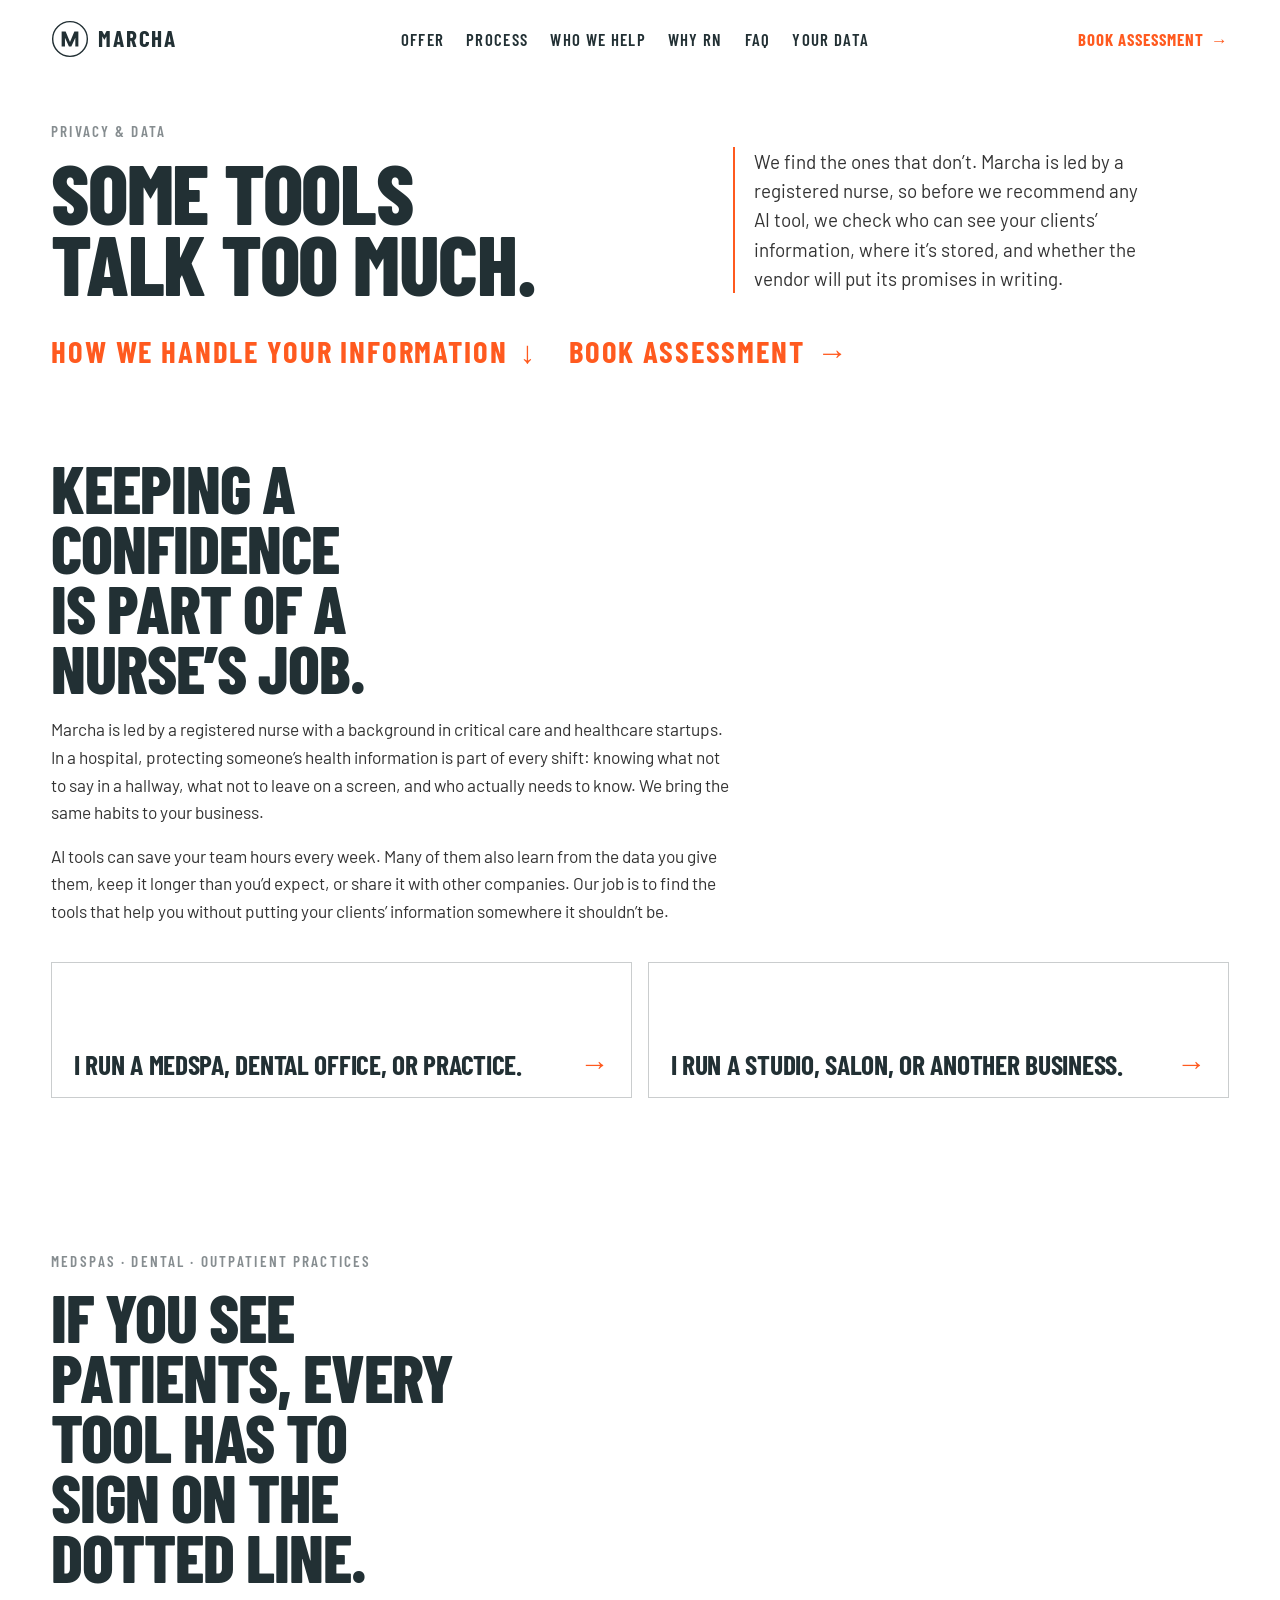
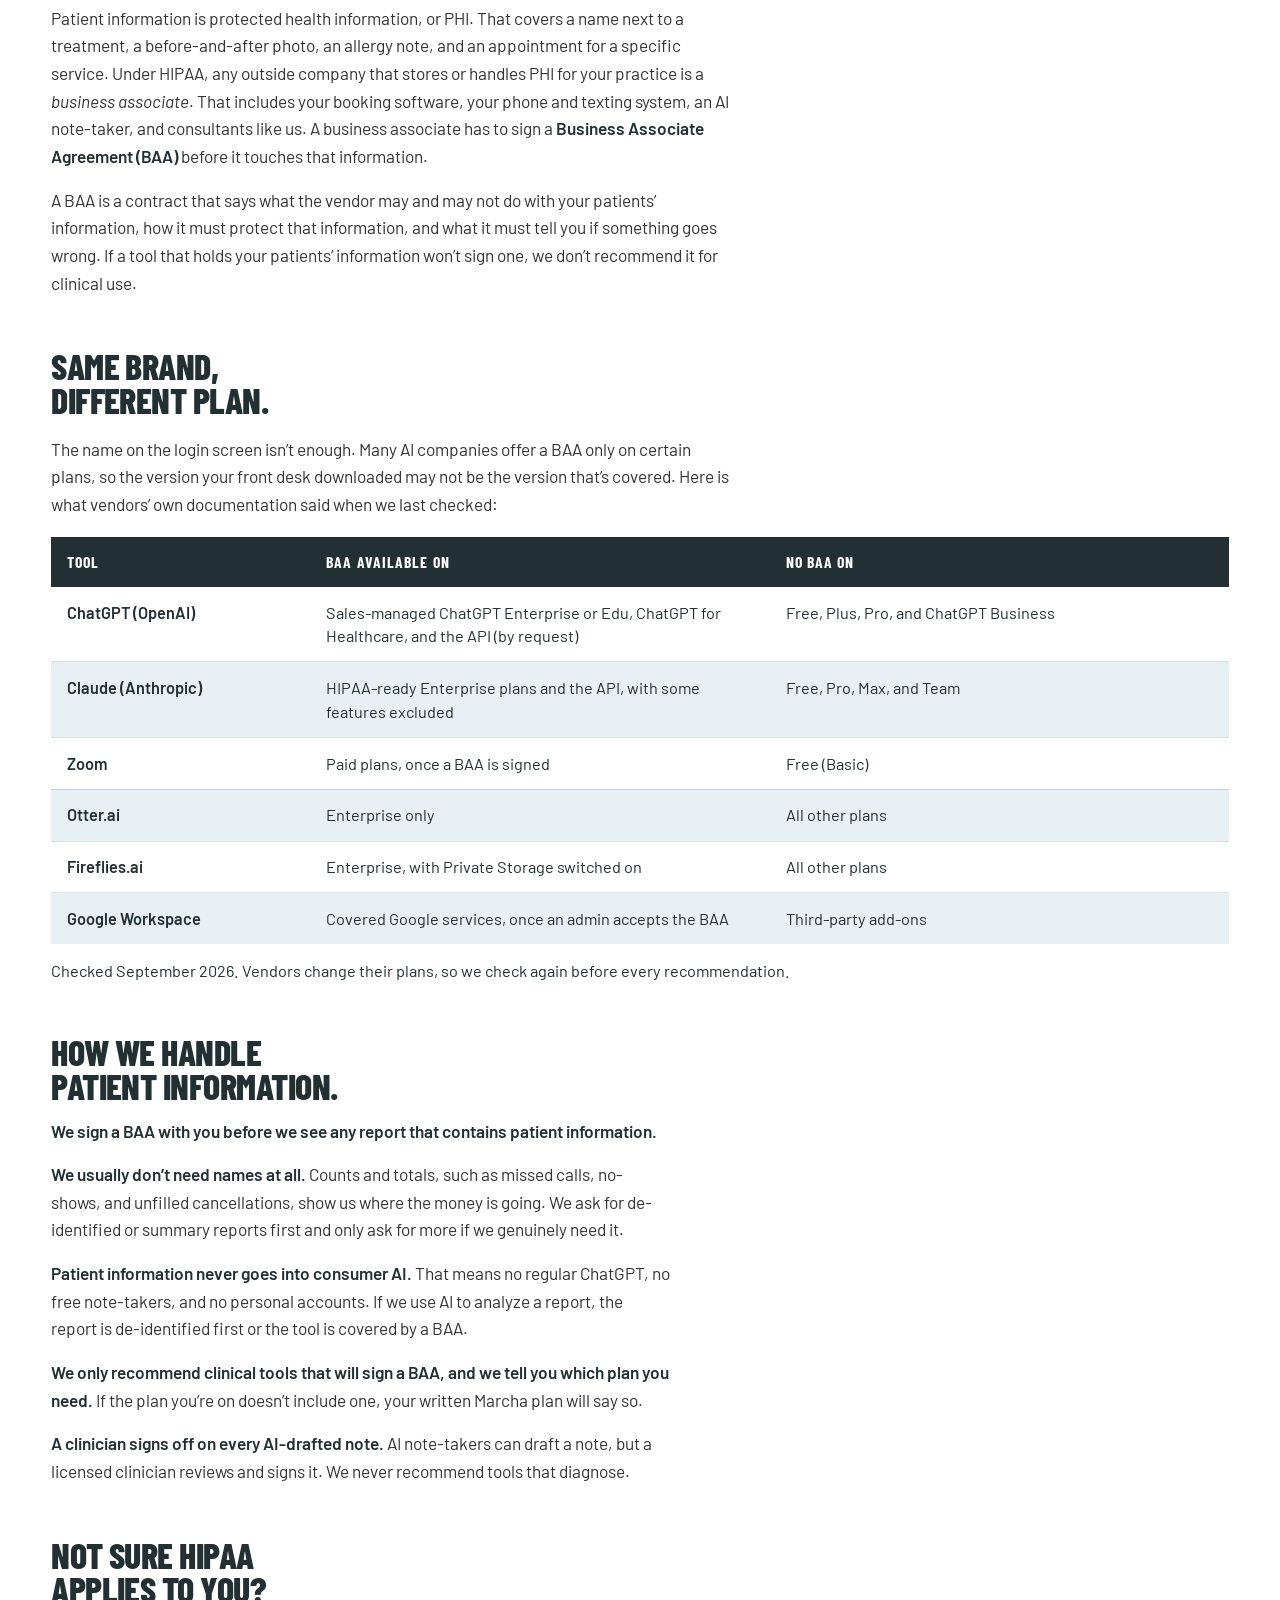
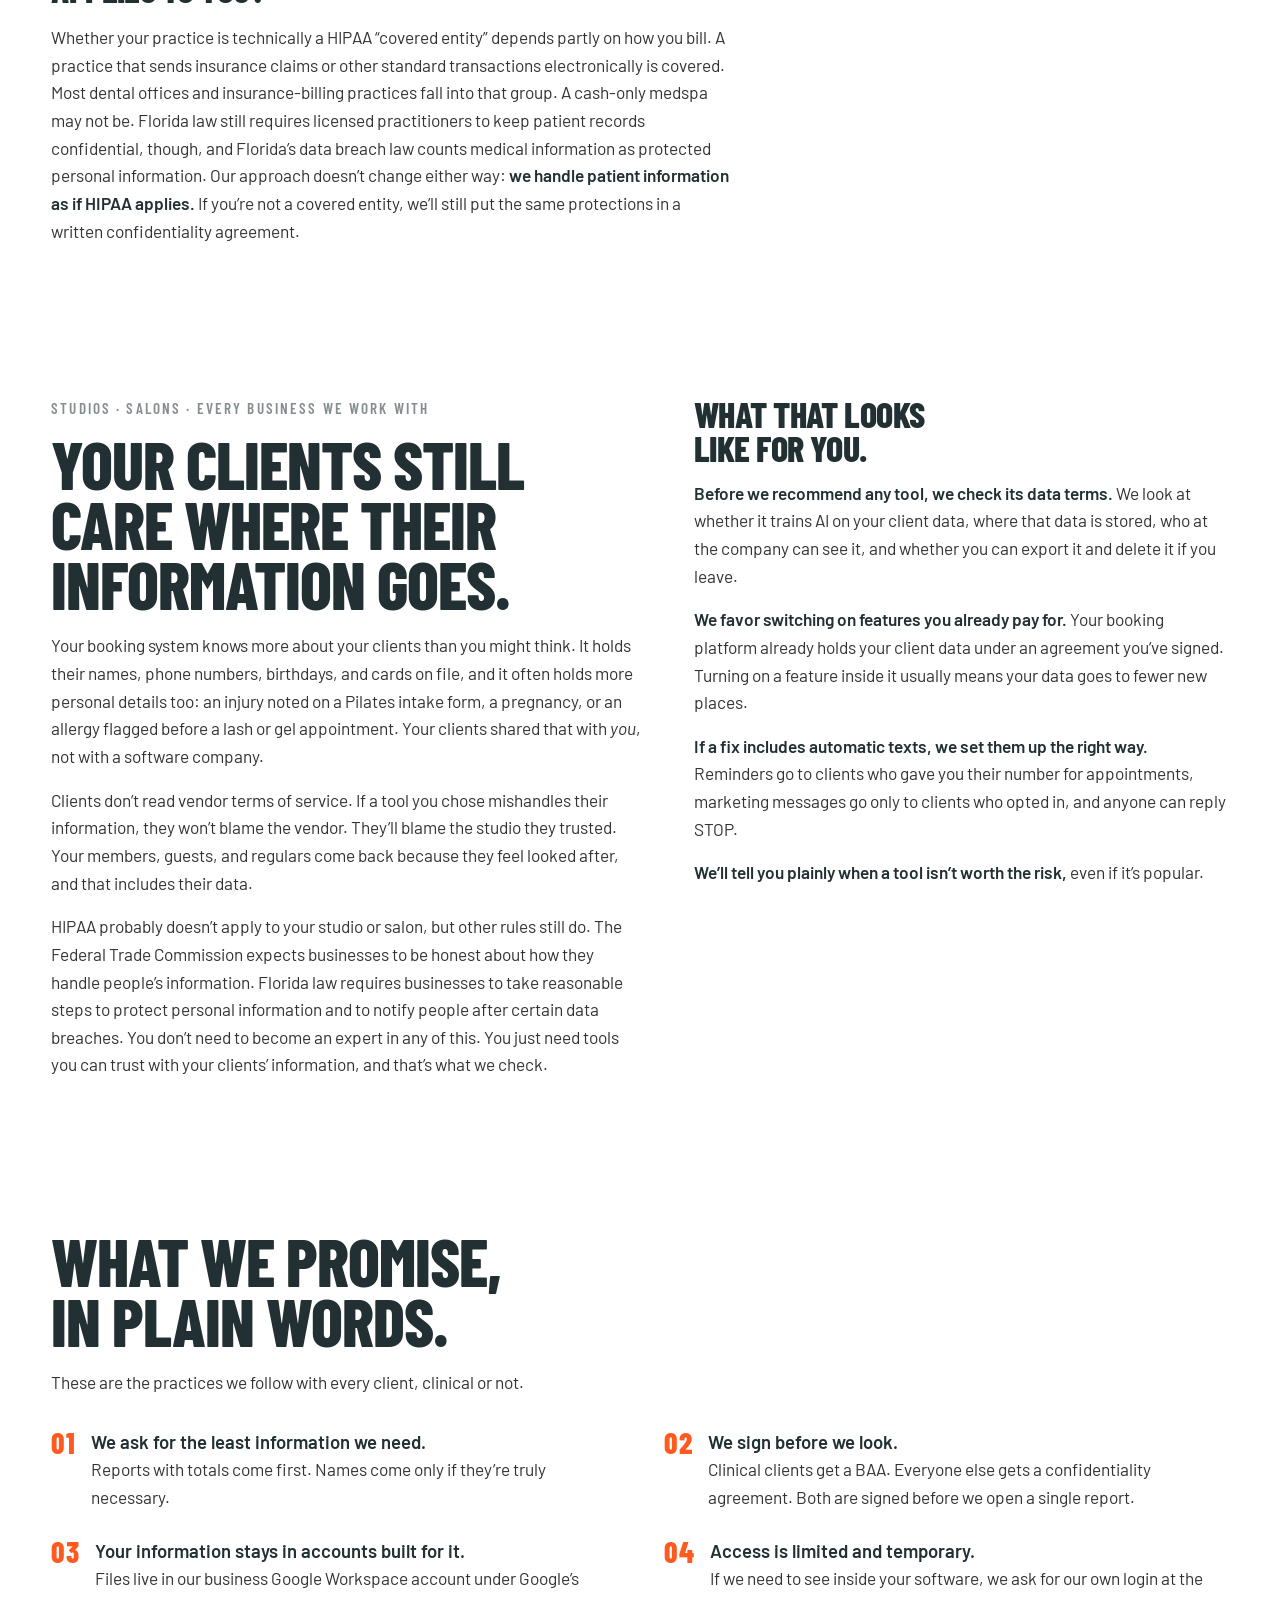
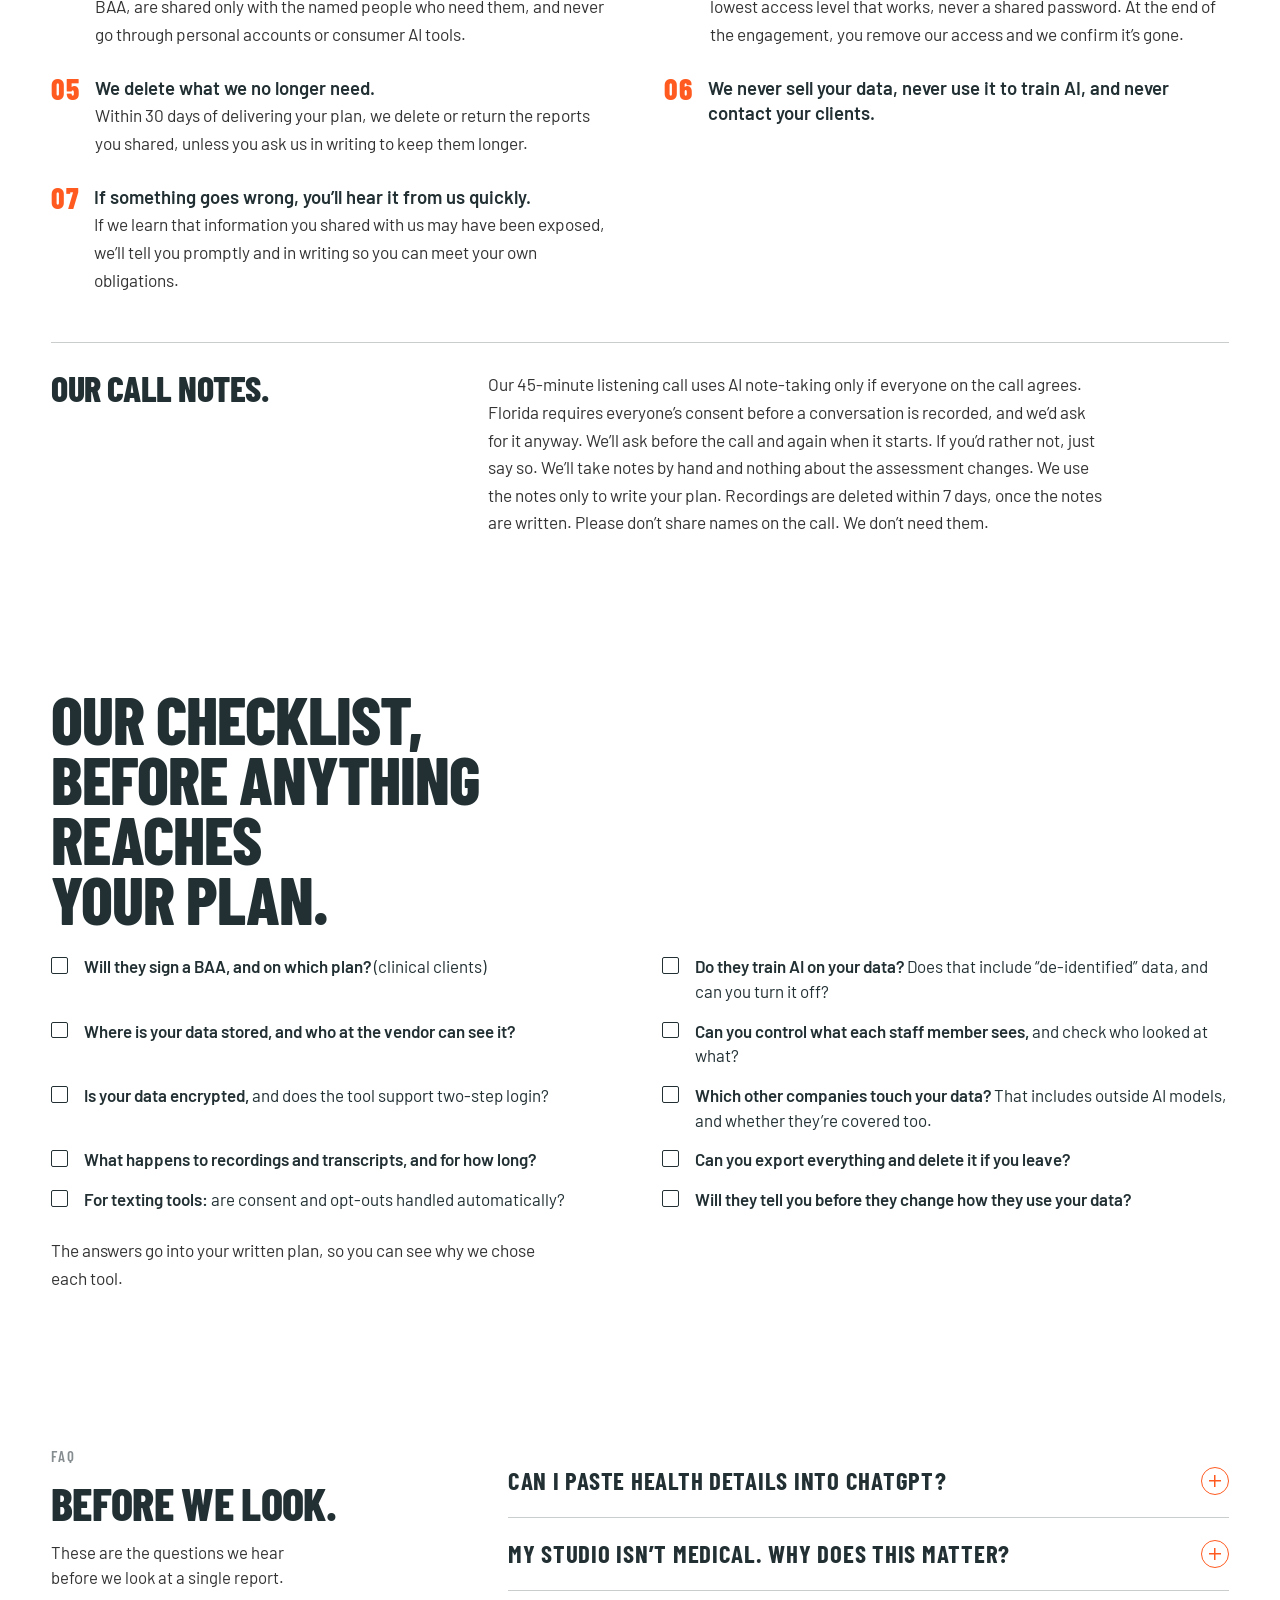
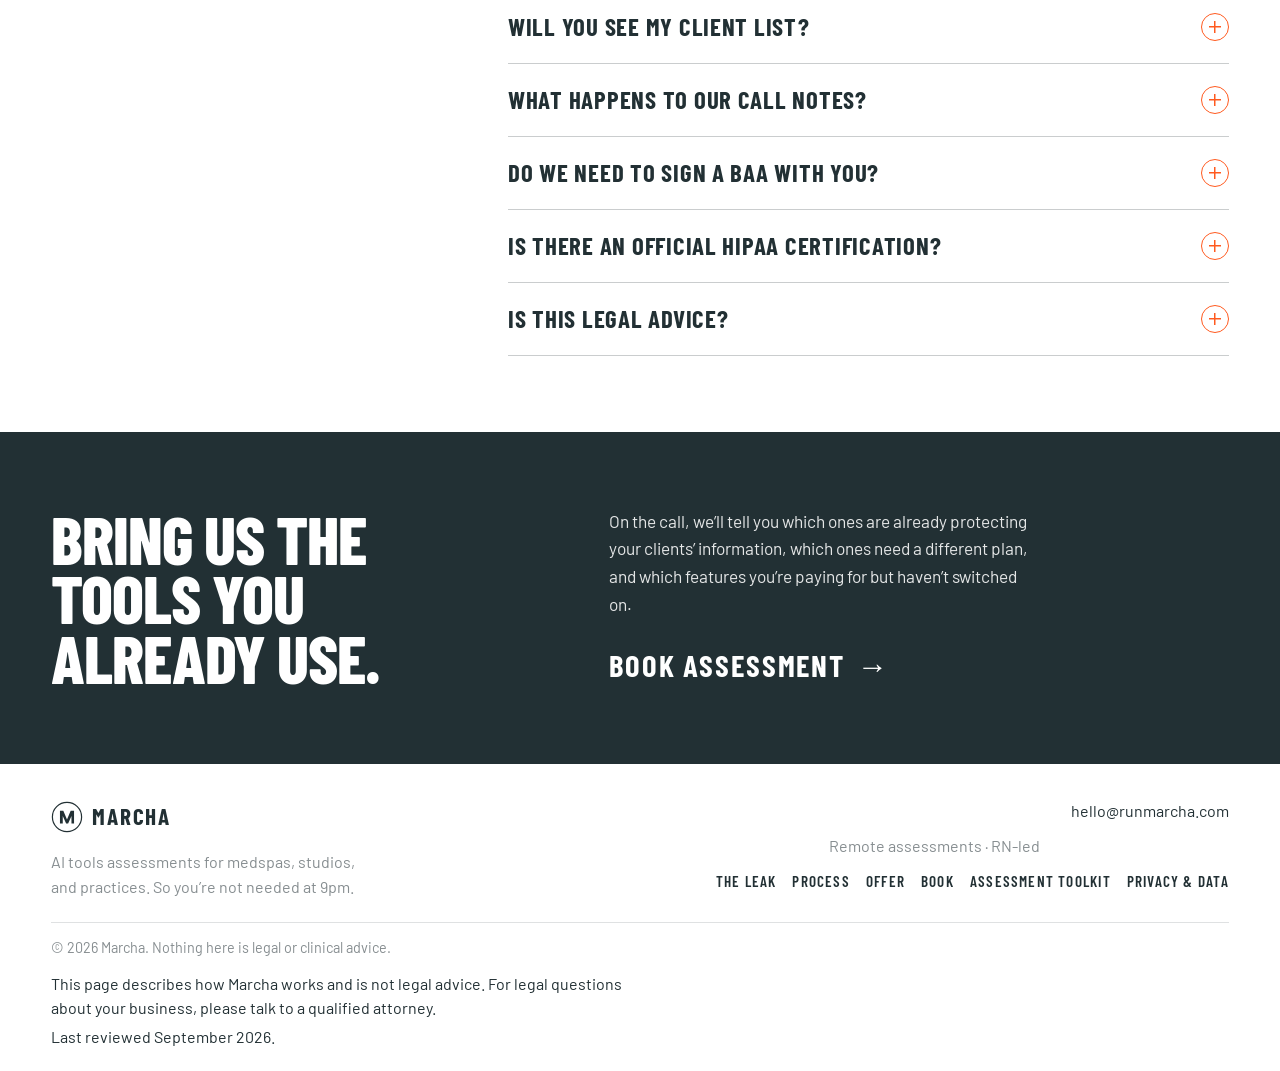
==== privacy-and-data/index.html @ dfadd730 "Add a draft Privacy & data page. The page follows the site copy for clinical and studio readers, and" ====
<!DOCTYPE html>
<html lang="en">
<head>
  <meta charset="utf-8">
  <meta name="viewport" content="width=device-width, initial-scale=1">
  <title>Privacy &amp; data | Marcha</title>
  <meta name="description" content="Led by a registered nurse. We sign BAAs, ask for the least data we need, and only recommend AI tools whose data terms we have checked. Here's how.">
  <meta name="author" content="Marcha">
  <meta name="theme-color" content="#FFFFFF">
  <meta name="color-scheme" content="light">
  <link rel="canonical" href="https://runmarcha.com/privacy-and-data/">
  <meta property="og:type" content="website">
  <meta property="og:site_name" content="Marcha">
  <meta property="og:url" content="https://runmarcha.com/privacy-and-data/">
  <meta property="og:title" content="Privacy &amp; data | Marcha">
  <meta property="og:description" content="Led by a registered nurse. We sign BAAs, ask for the least data we need, and only recommend AI tools whose data terms we have checked. Here's how.">
  <meta property="og:image" content="https://runmarcha.com/assets/og.png">
  <meta property="og:image:width" content="1200">
  <meta property="og:image:height" content="630">
  <meta property="og:image:alt" content="Marcha. Privacy and data practices for medspas, studios, and practices.">
  <meta name="twitter:card" content="summary_large_image">
  <meta name="twitter:title" content="Privacy &amp; data | Marcha">
  <meta name="twitter:description" content="Led by a registered nurse. We sign BAAs, ask for the least data we need, and only recommend AI tools whose data terms we have checked. Here's how.">
  <meta name="twitter:image" content="https://runmarcha.com/assets/og.png">
  <link rel="icon" href="../assets/favicon.svg" type="image/svg+xml">
  <link rel="icon" href="../assets/favicon-32.png" type="image/png" sizes="32x32">
  <link rel="apple-touch-icon" href="../assets/apple-touch-icon.png">
  <link rel="preconnect" href="https://fonts.googleapis.com">
  <link rel="preconnect" href="https://fonts.gstatic.com" crossorigin>
  <link href="https://fonts.googleapis.com/css2?family=Barlow+Condensed:wght@500;600;700;800&family=Barlow:ital,wght@0,400;0,500;0,600;1,400&display=swap" rel="stylesheet">
  <link rel="stylesheet" href="../styles.css">
  <link rel="stylesheet" href="page.css">
  <script>
    try {
      if (window.matchMedia("(prefers-reduced-motion: reduce)").matches) {
        document.documentElement.classList.add("reduce");
      }
    } catch (e) {}
  </script>
</head>
<body class="page-privacy">
  <a class="skip" href="#main">Skip to content</a>

  <header class="header" id="header">
    <div class="header-bar">
      <a class="logo" href="/" aria-label="Marcha home">
        <span class="logo-mark" aria-hidden="true">
          <svg viewBox="0 0 40 40" width="38" height="38" fill="none">
            <circle cx="20" cy="20" r="18.25" stroke="currentColor" stroke-width="1.5"/>
            <path d="M11.2 28V12.2h4.2l4.6 11L24.6 12.2H28.8V28h-3.2v-9.2L21.4 28h-2.5l-4.2-9.2V28h-3.5z" fill="currentColor"/>
          </svg>
        </span>
        <span class="logo-word" data-brand>Marcha</span>
      </a>

      <div class="nav-panel" id="nav-panel">
        <ul class="nav-links">
          <li><a href="/#offer">Offer</a></li>
          <li class="has-sub">
            <a href="/#how" aria-haspopup="true" aria-expanded="false" aria-controls="process-sub">Process</a>
            <div class="sub-clip" id="process-sub">
              <a href="/#how">Discover</a>
              <a href="/#how">Map the leak</a>
              <a href="/#how">Prescribe</a>
              <a href="/#how">Deliver</a>
            </div>
          </li>
          <li><a href="/#who">Who we help</a></li>
          <li><a href="/#why">Why RN</a></li>
          <li><a href="/#faq">FAQ</a></li>
          <li><a href="/privacy-and-data/" aria-current="page">Your data</a></li>
        </ul>
        <a class="cta nav-cta" href="/#book">Book assessment <span aria-hidden="true">→</span></a>
      </div>

      <button class="nav-toggle" type="button" aria-expanded="false" aria-controls="nav-panel" aria-label="Open menu">
        <span></span><span></span>
      </button>
    </div>
  </header>

  <main id="main">
    <section class="pdata-hero" aria-labelledby="hero-heading">
      <div class="wrap">
        <div class="pdata-hero-grid">
          <div>
            <p class="eyebrow">Privacy &amp; data</p>
            <h1 id="hero-heading" class="display">Some tools<br>talk too much.</h1>
          </div>
          <p class="pdata-sub">We find the ones that don’t. Marcha is led by a registered nurse, so before we recommend any AI tool, we check who can see your clients’ information, where it’s stored, and whether the vendor will put its promises in writing.</p>
        </div>
        <div class="pdata-actions">
          <a class="cta cta-lg cta-down" href="#how-we-work">How we handle your information <span aria-hidden="true">↓</span></a>
          <a class="cta cta-lg" href="/#book">Book assessment <span aria-hidden="true">→</span></a>
        </div>
      </div>
    </section>

    <section class="pdata-section" aria-labelledby="why-heading">
      <div class="wrap">
        <h2 id="why-heading" class="display display-md">Keeping a confidence is part of a nurse’s job.</h2>
        <div class="pdata-prose">
          <p>Marcha is led by a registered nurse with a background in critical care and healthcare startups. In a hospital, protecting someone’s health information is part of every shift: knowing what not to say in a hallway, what not to leave on a screen, and who actually needs to know. We bring the same habits to your business.</p>
          <p>AI tools can save your team hours every week. Many of them also learn from the data you give them, keep it longer than you’d expect, or share it with other companies. Our job is to find the tools that help you without putting your clients’ information somewhere it shouldn’t be.</p>
        </div>
        <div class="pdata-paths">
          <a class="pdata-path" href="#clinical">
            <h3>I run a medspa, dental office, or practice.</h3>
            <span aria-hidden="true">→</span>
          </a>
          <a class="pdata-path" href="#everyone">
            <h3>I run a studio, salon, or another business.</h3>
            <span aria-hidden="true">→</span>
          </a>
        </div>
      </div>
    </section>

    <section class="pdata-section" id="clinical" aria-labelledby="clinical-heading">
      <div class="wrap">
        <p class="eyebrow">Medspas · Dental · Outpatient practices</p>
        <h2 id="clinical-heading" class="display display-md">If you see patients, every tool has to sign on the dotted line.</h2>
        <div class="pdata-prose">
          <p>Patient information is protected health information, or PHI. That covers a name next to a treatment, a before-and-after photo, an allergy note, and an appointment for a specific service. Under HIPAA, any outside company that stores or handles PHI for your practice is a <em>business associate</em>. That includes your booking software, your phone and texting system, an AI note-taker, and consultants like us. A business associate has to sign a <strong>Business Associate Agreement (BAA)</strong> before it touches that information.</p>
          <p>A BAA is a contract that says what the vendor may and may not do with your patients’ information, how it must protect that information, and what it must tell you if something goes wrong. If a tool that holds your patients’ information won’t sign one, we don’t recommend it for clinical use.</p>
        </div>

        <div class="pdata-block" id="plan-table">
          <h3 class="display">Same brand, different plan.</h3>
          <div class="pdata-prose">
            <p>The name on the login screen isn’t enough. Many AI companies offer a BAA only on certain plans, so the version your front desk downloaded may not be the version that’s covered. Here is what vendors’ own documentation said when we last checked:</p>
          </div>
          <div class="plan-scroll">
            <table class="plan">
              <caption>Checked September 2026. Vendors change their plans, so we check again before every recommendation.</caption>
              <thead>
                <tr>
                  <th scope="col">Tool</th>
                  <th scope="col">BAA available on</th>
                  <th scope="col">No BAA on</th>
                </tr>
              </thead>
              <tbody>
                <tr>
                  <th scope="row" data-label="Tool">ChatGPT (OpenAI)</th>
                  <td data-label="BAA available on">Sales-managed ChatGPT Enterprise or Edu, ChatGPT for Healthcare, and the API (by request)</td>
                  <td data-label="No BAA on">Free, Plus, Pro, and ChatGPT Business</td>
                </tr>
                <tr>
                  <th scope="row" data-label="Tool">Claude (Anthropic)</th>
                  <td data-label="BAA available on">HIPAA-ready Enterprise plans and the API, with some features excluded</td>
                  <td data-label="No BAA on">Free, Pro, Max, and Team</td>
                </tr>
                <tr>
                  <th scope="row" data-label="Tool">Zoom</th>
                  <td data-label="BAA available on">Paid plans, once a BAA is signed</td>
                  <td data-label="No BAA on">Free (Basic)</td>
                </tr>
                <tr>
                  <th scope="row" data-label="Tool">Otter.ai</th>
                  <td data-label="BAA available on">Enterprise only</td>
                  <td data-label="No BAA on">All other plans</td>
                </tr>
                <tr>
                  <th scope="row" data-label="Tool">Fireflies.ai</th>
                  <td data-label="BAA available on">Enterprise, with Private Storage switched on</td>
                  <td data-label="No BAA on">All other plans</td>
                </tr>
                <tr>
                  <th scope="row" data-label="Tool">Google Workspace</th>
                  <td data-label="BAA available on">Covered Google services, once an admin accepts the BAA</td>
                  <td data-label="No BAA on">Third-party add-ons</td>
                </tr>
              </tbody>
            </table>
          </div>
        </div>

        <div class="pdata-block">
          <h3 class="display">How we handle patient information.</h3>
          <ul class="point-list">
            <li><p><strong>We sign a BAA with you before we see any report that contains patient information.</strong></p></li>
            <li><p><strong>We usually don’t need names at all.</strong> Counts and totals, such as missed calls, no-shows, and unfilled cancellations, show us where the money is going. We ask for de-identified or summary reports first and only ask for more if we genuinely need it.</p></li>
            <li><p><strong>Patient information never goes into consumer AI.</strong> That means no regular ChatGPT, no free note-takers, and no personal accounts. If we use AI to analyze a report, the report is de-identified first or the tool is covered by a BAA.</p></li>
            <li><p><strong>We only recommend clinical tools that will sign a BAA, and we tell you which plan you need.</strong> If the plan you’re on doesn’t include one, your written Marcha plan will say so.</p></li>
            <li><p><strong>A clinician signs off on every AI-drafted note.</strong> AI note-takers can draft a note, but a licensed clinician reviews and signs it. We never recommend tools that diagnose.</p></li>
          </ul>
        </div>

        <div class="pdata-block">
          <h3 class="display">Not sure HIPAA applies to you?</h3>
          <div class="pdata-prose">
            <p>Whether your practice is technically a HIPAA “covered entity” depends partly on how you bill. A practice that sends insurance claims or other standard transactions electronically is covered. Most dental offices and insurance-billing practices fall into that group. A cash-only medspa may not be. Florida law still requires licensed practitioners to keep patient records confidential, though, and Florida’s data breach law counts medical information as protected personal information. Our approach doesn’t change either way: <strong>we handle patient information as if HIPAA applies.</strong> If you’re not a covered entity, we’ll still put the same protections in a written confidentiality agreement.</p>
          </div>
        </div>
      </div>
    </section>

    <section class="pdata-section" id="everyone" aria-labelledby="everyone-heading">
      <div class="wrap pdata-split">
        <div>
          <p class="eyebrow">Studios · Salons · Every business we work with</p>
          <h2 id="everyone-heading" class="display display-md">Your clients still care where their information goes.</h2>
          <div class="pdata-prose">
            <p>Your booking system knows more about your clients than you might think. It holds their names, phone numbers, birthdays, and cards on file, and it often holds more personal details too: an injury noted on a Pilates intake form, a pregnancy, or an allergy flagged before a lash or gel appointment. Your clients shared that with <em>you</em>, not with a software company.</p>
            <p>Clients don’t read vendor terms of service. If a tool you chose mishandles their information, they won’t blame the vendor. They’ll blame the studio they trusted. Your members, guests, and regulars come back because they feel looked after, and that includes their data.</p>
            <p>HIPAA probably doesn’t apply to your studio or salon, but other rules still do. The Federal Trade Commission expects businesses to be honest about how they handle people’s information. Florida law requires businesses to take reasonable steps to protect personal information and to notify people after certain data breaches. You don’t need to become an expert in any of this. You just need tools you can trust with your clients’ information, and that’s what we check.</p>
          </div>
        </div>
        <div class="pdata-aside">
          <h3 class="display">What that looks like for you.</h3>
          <ul class="point-list">
            <li><p><strong>Before we recommend any tool, we check its data terms.</strong> We look at whether it trains AI on your client data, where that data is stored, who at the company can see it, and whether you can export it and delete it if you leave.</p></li>
            <li><p><strong>We favor switching on features you already pay for.</strong> Your booking platform already holds your client data under an agreement you’ve signed. Turning on a feature inside it usually means your data goes to fewer new places.</p></li>
            <li><p><strong>If a fix includes automatic texts, we set them up the right way.</strong> Reminders go to clients who gave you their number for appointments, marketing messages go only to clients who opted in, and anyone can reply STOP.</p></li>
            <li><p><strong>We’ll tell you plainly when a tool isn’t worth the risk,</strong> even if it’s popular.</p></li>
          </ul>
        </div>
      </div>
    </section>

    <section class="pdata-section" id="how-we-work" aria-labelledby="promises-heading">
      <div class="wrap">
        <h2 id="promises-heading" class="display display-md">What we promise, in plain words.</h2>
        <div class="pdata-prose">
          <p>These are the practices we follow with every client, clinical or not.</p>
        </div>
        <ol class="promise-list">
          <li>
            <span class="promise-num">01</span>
            <div>
              <h3>We ask for the least information we need.</h3>
              <p>Reports with totals come first. Names come only if they’re truly necessary.</p>
            </div>
          </li>
          <li>
            <span class="promise-num">02</span>
            <div>
              <h3>We sign before we look.</h3>
              <p>Clinical clients get a BAA. Everyone else gets a confidentiality agreement. Both are signed before we open a single report.</p>
            </div>
          </li>
          <li>
            <span class="promise-num">03</span>
            <div>
              <h3>Your information stays in accounts built for it.</h3>
              <p>Files live in our business Google Workspace account under Google’s BAA, are shared only with the named people who need them, and never go through personal accounts or consumer AI tools.</p>
            </div>
          </li>
          <li>
            <span class="promise-num">04</span>
            <div>
              <h3>Access is limited and temporary.</h3>
              <p>If we need to see inside your software, we ask for our own login at the lowest access level that works, never a shared password. At the end of the engagement, you remove our access and we confirm it’s gone.</p>
            </div>
          </li>
          <li>
            <span class="promise-num">05</span>
            <div>
              <h3>We delete what we no longer need.</h3>
              <p>Within 30 days of delivering your plan, we delete or return the reports you shared, unless you ask us in writing to keep them longer.</p>
            </div>
          </li>
          <li>
            <span class="promise-num">06</span>
            <div>
              <h3>We never sell your data, never use it to train AI, and never contact your clients.</h3>
            </div>
          </li>
          <li>
            <span class="promise-num">07</span>
            <div>
              <h3>If something goes wrong, you’ll hear it from us quickly.</h3>
              <p>If we learn that information you shared with us may have been exposed, we’ll tell you promptly and in writing so you can meet your own obligations.</p>
            </div>
          </li>
        </ol>

        <div class="call-notes">
          <h3 class="display">Our call notes.</h3>
          <p>Our 45-minute listening call uses AI note-taking only if everyone on the call agrees. Florida requires everyone’s consent before a conversation is recorded, and we’d ask for it anyway. We’ll ask before the call and again when it starts. If you’d rather not, just say so. We’ll take notes by hand and nothing about the assessment changes. We use the notes only to write your plan. Recordings are deleted within 7 days, once the notes are written. Please don’t share names on the call. We don’t need them.</p>
        </div>
      </div>
    </section>

    <section class="pdata-section" id="checklist" aria-labelledby="checklist-heading">
      <div class="wrap">
        <h2 id="checklist-heading" class="display display-md">Our checklist, before anything reaches your plan.</h2>
        <ul class="check-list">
          <li><strong>Will they sign a BAA, and on which plan?</strong> (clinical clients)</li>
          <li><strong>Do they train AI on your data?</strong> Does that include “de-identified” data, and can you turn it off?</li>
          <li><strong>Where is your data stored, and who at the vendor can see it?</strong></li>
          <li><strong>Can you control what each staff member sees,</strong> and check who looked at what?</li>
          <li><strong>Is your data encrypted,</strong> and does the tool support two-step login?</li>
          <li><strong>Which other companies touch your data?</strong> That includes outside AI models, and whether they’re covered too.</li>
          <li><strong>What happens to recordings and transcripts, and for how long?</strong></li>
          <li><strong>Can you export everything and delete it if you leave?</strong></li>
          <li><strong>For texting tools:</strong> are consent and opt-outs handled automatically?</li>
          <li><strong>Will they tell you before they change how they use your data?</strong></li>
        </ul>
        <p class="check-foot">The answers go into your written plan, so you can see why we chose each tool.</p>
      </div>
    </section>

    <section class="faq pdata-faq" id="faq" aria-labelledby="faq-heading">
      <div class="wrap faq-grid">
        <div class="faq-intro">
          <p class="eyebrow">FAQ</p>
          <h2 id="faq-heading" class="display display-sm">Before we look.</h2>
          <p class="lede">These are the questions we hear before we look at a single report.</p>
        </div>
        <div class="accordion">
          <details class="acc">
            <summary>Can I paste health details into ChatGPT?</summary>
            <p>No software meets HIPAA on its own. What matters is whether the company signs a BAA and how you use the tool. OpenAI doesn’t offer a BAA for free ChatGPT, Plus, Pro, or ChatGPT Business. It offers one for sales-managed ChatGPT Enterprise and Edu accounts, ChatGPT for Healthcare, and its API. Claude works the same way: HIPAA-ready Enterprise plans and the API are covered, and the Free, Pro, Max, and Team plans aren’t. So please don’t paste health details about the people you care for into the regular ChatGPT or Claude apps. If AI would genuinely help your practice, we’ll point you to a covered option or to a feature inside software you already use.</p>
          </details>
          <details class="acc">
            <summary>My studio isn’t medical. Why does this matter?</summary>
            <p>Because your clients still trust you with personal information, including their phone numbers, cards on file, and sometimes injuries or health notes from an intake form. If a tool mishandles it, your clients will see it as your studio’s mistake. Florida law also expects businesses to protect personal information and to notify people after certain breaches. We check each tool’s data terms so you don’t have to read the fine print yourself.</p>
          </details>
          <details class="acc">
            <summary>Will you see my client list?</summary>
            <p>Usually not. To find where money leaks, we mostly need totals, such as missed calls, no-shows, empty slots, and clients who haven’t been back. If a named list would help, for example to size a win-back campaign, we’ll explain why and ask first. Clinical clients sign a BAA before we see anything with names.</p>
          </details>
          <details class="acc">
            <summary>What happens to our call notes?</summary>
            <p>We only use AI note-taking if everyone on the call agrees. Otherwise we take notes by hand. The notes are used to write your plan and nothing else. Recordings are deleted within 7 days, and written notes are deleted within 30 days of delivering your plan unless you ask us to keep them.</p>
          </details>
          <details class="acc">
            <summary>Do we need to sign a BAA with you?</summary>
            <p>If you’re a medspa, dental office, or practice and we’ll see any report containing health information tied to a person, yes, and we’ll send it to you before the work starts. If we only look at de-identified totals, a BAA may not be required, but we’re glad to sign one anyway.</p>
          </details>
          <details class="acc">
            <summary>Is there an official HIPAA certification?</summary>
            <p>There’s no official HIPAA certification. The U.S. Department of Health and Human Services doesn’t recognize private certifications, so be careful with anyone who claims one. What we can offer is a signed BAA, clear written practices, and honest answers about every tool we recommend.</p>
          </details>
          <details class="acc">
            <summary>Is this legal advice?</summary>
            <p>No. We help you choose and set up tools carefully, and we’ll flag questions that belong with your attorney.</p>
          </details>
        </div>
      </div>
    </section>

    <section class="pdata-close" aria-labelledby="close-heading">
      <div class="wrap pdata-close-grid">
        <h2 id="close-heading" class="display display-md">Bring us the tools you already use.</h2>
        <div>
          <p>On the call, we’ll tell you which ones are already protecting your clients’ information, which ones need a different plan, and which features you’re paying for but haven’t switched on.</p>
          <a class="cta cta-lg" href="/#book">Book assessment <span aria-hidden="true">→</span></a>
        </div>
      </div>
    </section>
  </main>

  <footer class="footer">
    <div class="wrap footer-grid">
      <div>
        <a class="logo" href="/">
          <span class="logo-mark" aria-hidden="true">
            <svg viewBox="0 0 40 40" width="32" height="32" fill="none">
              <circle cx="20" cy="20" r="18.25" stroke="currentColor" stroke-width="1.5"/>
              <path d="M11.2 28V12.2h4.2l4.6 11L24.6 12.2H28.8V28h-3.2v-9.2L21.4 28h-2.5l-4.2-9.2V28h-3.5z" fill="currentColor"/>
            </svg>
          </span>
          <span class="logo-word" data-brand>Marcha</span>
        </a>
        <p data-brand-tagline>AI tools assessments for medspas, studios, and practices. So you’re not needed at 9pm.</p>
      </div>
      <div class="footer-meta">
        <a href="mailto:hello@runmarcha.com" data-brand-email>hello@runmarcha.com</a>
        <p>Remote assessments · RN-led</p>
        <nav aria-label="Footer">
          <a href="/#problem">The leak</a>
          <a href="/#how">Process</a>
          <a href="/#offer">Offer</a>
          <a href="/#book">Book</a>
          <a href="/tools/">Assessment toolkit</a>
          <a href="/privacy-and-data/" aria-current="page">Privacy &amp; data</a>
        </nav>
      </div>
    </div>
    <div class="wrap footer-bottom">
      <p>© <span id="year">2026</span> <span data-brand>Marcha</span>. Nothing here is legal or clinical advice.</p>
      <p class="pdata-legal">This page describes how Marcha works and is not legal advice. For legal questions about your business, please talk to a qualified attorney.</p>
      <p class="pdata-reviewed">Last reviewed September 2026.</p>
    </div>
  </footer>

  <div class="mobile-bar is-on">
    <a class="cta" href="/#book">Book assessment <span aria-hidden="true">→</span></a>
  </div>

  <script src="../brand.js"></script>
  <script>
    (function () {
      var year = document.getElementById("year");
      if (year) year.textContent = String(new Date().getFullYear());

      var header = document.getElementById("header");
      var toggle = document.querySelector(".nav-toggle");
      var panel = document.getElementById("nav-panel");

      function closeNav() {
        if (!toggle || !panel) return;
        toggle.setAttribute("aria-expanded", "false");
        toggle.setAttribute("aria-label", "Open menu");
        panel.classList.remove("is-open");
      }

      if (toggle && panel) {
        toggle.addEventListener("click", function () {
          var open = toggle.getAttribute("aria-expanded") !== "true";
          toggle.setAttribute("aria-expanded", String(open));
          toggle.setAttribute("aria-label", open ? "Close menu" : "Open menu");
          panel.classList.toggle("is-open", open);
        });
        panel.querySelectorAll("a").forEach(function (link) {
          link.addEventListener("click", closeNav);
        });
        window.addEventListener("keydown", function (event) {
          if (event.key === "Escape") closeNav();
        });
      }

      function onScroll() {
        if (header) header.classList.toggle("scrolled", window.scrollY > 8);
      }
      window.addEventListener("scroll", onScroll, { passive: true });
      onScroll();
    })();
  </script>
</body>
</html>
---- styles.css ----
/* Marcha — scene system
   Canvas #FFFFFF · ink #223034 · accent #FF5A1F · body #333 */

:root {
  --canvas: #FFFFFF;
  --ink: #223034;
  --accent: #FF5A1F;
  --accent-hot: #FF8A55;
  --body: #333333;
  --white: #ffffff;
  --wash: #E7F1F4;
  --line: rgba(34, 48, 52, 0.14);
  --line-strong: rgba(34, 48, 52, 0.24);
  --ink-50: rgba(34, 48, 52, 0.55);
  --nav-h: 78px;
  --gutter: clamp(1.25rem, 4vw, 4.25rem);
  --rail-clear: 0px;
  --section-y: clamp(4rem, 6.5vh, 5.75rem);
  --display: "Barlow Condensed", "Arial Narrow", Impact, sans-serif;
  --sans: "Barlow", "Helvetica Neue", Arial, sans-serif;
  --ease: cubic-bezier(0.22, 1, 0.36, 1);
  --ease-micro: cubic-bezier(0.16, 1, 0.3, 1);
  --shadow:
    0 1px 1px rgba(34, 48, 52, 0.06),
    0 14px 28px rgba(34, 48, 52, 0.08),
    0 36px 64px rgba(34, 48, 52, 0.12);
  --shadow-hot:
    0 1px 1px rgba(34, 48, 52, 0.06),
    0 16px 32px rgba(34, 48, 52, 0.1),
    0 28px 56px rgba(255, 90, 31, 0.28);
}

*, *::before, *::after { box-sizing: border-box; }
html { scroll-behavior: smooth; scroll-padding-top: calc(var(--nav-h) + 12px); }
html.reduce { scroll-behavior: auto; }
body {
  margin: 0;
  background: var(--canvas);
  color: var(--body);
  font-family: var(--sans);
  font-size: 16px;
  line-height: 1.55;
  -webkit-font-smoothing: antialiased;
}
img, svg { display: block; max-width: 100%; }
a { color: inherit; text-decoration: none; }
button, input, select, textarea { font: inherit; color: inherit; }
button { cursor: pointer; border: 0; background: none; }
ul, ol { margin: 0; padding: 0; list-style: none; }
h1, h2, h3, p { margin: 0; }
::selection { background: rgba(255, 90, 31, 0.22); color: var(--ink); }

.skip {
  position: fixed;
  left: 12px;
  top: 12px;
  transform: translateY(-160%);
  background: var(--ink);
  color: var(--white);
  padding: 0.7rem 1rem;
  z-index: 800;
}
.skip:focus,
.skip:focus-visible {
  transform: none;
  outline: 2px solid var(--accent);
  outline-offset: 3px;
}
:focus-visible { outline: 2px solid var(--accent); outline-offset: 3px; }
.cta:focus-visible,
.btn-solid:focus-visible,
.nav-toggle:focus-visible,
.filters button:focus-visible,
.acc summary:focus-visible,
.scene-launcher:focus-visible {
  outline: 2px solid var(--accent);
  outline-offset: 3px;
}

.wrap {
  width: min(1180px, calc(100% - var(--gutter) - max(var(--gutter), var(--rail-clear))));
  margin-left: max(var(--gutter), var(--rail-clear));
  margin-right: var(--gutter);
}

.grain {
  display: none;
  background-image: url("data:image/svg+xml;utf8,<svg xmlns='http://www.w3.org/2000/svg' width='180' height='180'><filter id='n'><feTurbulence type='fractalNoise' baseFrequency='0.8' numOctaves='2' stitchTiles='stitch'/></filter><rect width='100%25' height='100%25' filter='url(%23n)' opacity='0.65'/></svg>");
}

/* type */
.display {
  font-family: var(--display);
  font-weight: 800;
  text-transform: uppercase;
  letter-spacing: -0.015em;
  line-height: 0.84;
  color: var(--ink);
  text-wrap: balance;
}
.display-xl { font-size: clamp(5.2rem, 14vw, 11.5rem); }
.display-lg { font-size: clamp(3.4rem, 7vw, 6.4rem); }
.display-md { font-size: clamp(2.6rem, 5.2vw, 4.6rem); line-height: 0.9; }
.display-sm { font-size: clamp(2.1rem, 3.6vw, 3.3rem); line-height: 0.92; }
.display.light, .eyebrow.light { color: var(--white); }
.eyebrow {
  font-family: var(--display);
  font-weight: 600;
  letter-spacing: 0.14em;
  text-transform: uppercase;
  font-size: 0.95rem;
  color: var(--ink-50);
  margin-bottom: 0.85rem;
}
.lede { font-size: 1.05rem; max-width: 46ch; margin-top: 1rem; }
.lede + .lede { margin-top: 0.75rem; }
.lede strong, .ocard strong, .acc strong { color: var(--ink); font-weight: 600; }

/* CTAs — underline draws, arrow nudges */
.cta {
  display: inline-flex;
  align-items: center;
  gap: 0.4em;
  margin-top: 1.4rem;
  font-family: var(--display);
  font-weight: 700;
  font-size: 1.35rem;
  letter-spacing: 0.06em;
  text-transform: uppercase;
  color: var(--accent);
  position: relative;
  transition: color 0.5s var(--ease);
}
.cta span[aria-hidden] {
  display: inline-block;
  transition: transform 0.3s var(--ease-micro);
}
.cta::after {
  content: "";
  position: absolute;
  left: 0;
  bottom: -3px;
  width: 100%;
  height: 2px;
  background: currentColor;
  transform: scaleX(0);
  transform-origin: left center;
  transition: transform 0.5s var(--ease);
}
.cta:hover span[aria-hidden],
.cta:focus-visible span[aria-hidden] { transform: translateX(6px); }
.cta:hover::after,
.cta:focus-visible::after { transform: scaleX(1); }
.cta-lg { font-size: clamp(1.55rem, 2.4vw, 2.05rem); }
.nav-cta { margin-top: 0; font-size: 1.05rem; white-space: nowrap; }
.hero-next { margin-top: 0.85rem; }
.hero-next a {
  display: inline-flex;
  align-items: center;
  min-height: 44px;
  font-family: var(--display);
  font-weight: 600;
  letter-spacing: 0.08em;
  text-transform: uppercase;
  font-size: 1rem;
  color: var(--ink);
  transition: color 0.5s var(--ease);
}
.hero-next a:hover,
.hero-next a:focus-visible { color: var(--accent); }

.btn-solid {
  width: 100%;
  margin-top: 0.4rem;
  padding: 0.95rem 1.2rem;
  background: var(--accent);
  color: var(--white);
  font-family: var(--display);
  font-weight: 700;
  font-size: 1.2rem;
  letter-spacing: 0.08em;
  text-transform: uppercase;
  border-radius: 2px;
  transition: transform 0.3s var(--ease-micro), box-shadow 0.5s var(--ease), background 0.5s var(--ease);
}
.btn-solid:hover, .btn-solid:focus-visible {
  background: var(--accent-hot);
  transform: translateY(-2px);
  box-shadow: var(--shadow-hot);
}
.btn-solid:disabled,
.btn-solid:disabled:hover,
.btn-solid:disabled:focus-visible {
  opacity: 0.55;
  transform: none;
  box-shadow: none;
  cursor: progress;
}

.lift {
  transition: transform 0.45s var(--ease), box-shadow 0.5s var(--ease);
}
.lift:hover {
  transform: translateY(-10px);
  box-shadow: var(--shadow-hot);
}

/* loader */
.loader {
  position: fixed;
  inset: 0;
  z-index: 600;
  background: var(--ink);
  display: grid;
  place-items: center;
  transform: translateY(0);
}
.loader.is-done {
  transform: translateY(-105%);
  transition: transform 0.9s cubic-bezier(0.76, 0, 0.24, 1);
}
.loader-ring {
  stroke-dasharray: 226;
  stroke-dashoffset: 226;
  transform-origin: 40px 40px;
  animation: ring 1.4s ease forwards;
}
@keyframes ring { to { stroke-dashoffset: 0; } }
.loader-mark path { opacity: 0; animation: mark-in 0.55s ease 0.5s forwards; }
@keyframes mark-in { to { opacity: 1; } }

/* header */
.header {
  position: fixed;
  top: 0; left: 0; right: 0;
  z-index: 100;
  height: var(--nav-h);
  background: var(--canvas);
  overflow: visible;
  transition: box-shadow 0.3s var(--ease-micro);
}
.header.scrolled { box-shadow: 0 1px 0 var(--line-strong); }
.header-bar {
  display: flex;
  align-items: center;
  height: var(--nav-h);
  padding-inline: var(--gutter);
  position: relative;
}
.logo {
  display: inline-flex;
  align-items: center;
  gap: 0.55rem;
  color: var(--ink);
  width: 190px;
  flex: none;
}
.logo-word {
  font-family: var(--display);
  font-weight: 700;
  letter-spacing: 0.08em;
  text-transform: uppercase;
  font-size: 1.45rem;
}
.nav-panel { display: contents; }
.nav-links {
  flex: 1;
  display: flex;
  justify-content: center;
  align-items: center;
  gap: clamp(0.85rem, 1.7vw, 1.7rem);
}
.nav-links { overflow: visible; }
.nav-links > li { position: relative; }
.has-sub { padding-bottom: 14px; margin-bottom: -14px; }
.nav-links a {
  font-family: var(--display);
  font-weight: 600;
  font-size: 1.05rem;
  letter-spacing: 0.08em;
  text-transform: uppercase;
  color: var(--ink);
  padding: 0.35rem 0;
  position: relative;
  transition: color 0.5s var(--ease);
}
.nav-links > li > a::after {
  content: "";
  position: absolute;
  left: 0; right: 0; bottom: 0;
  height: 2px;
  background: var(--accent);
  transform: scaleX(0);
  transform-origin: left center;
  transition: transform 0.5s var(--ease);
}
.nav-links > li > a:hover,
.nav-links > li > a:focus-visible,
.nav-links > li > a.is-active { color: var(--accent); }
.nav-links > li > a:hover::after,
.nav-links > li > a:focus-visible::after,
.nav-links > li > a.is-active::after { transform: scaleX(1); }
.nav-cta {
  width: 200px;
  display: flex;
  justify-content: flex-end;
}

.sub-clip {
  position: absolute;
  top: 100%;
  left: 50%;
  transform: translateX(-50%);
  min-width: 210px;
  padding-top: 8px;
  background: transparent;
  z-index: 40;
  overflow: hidden;
  pointer-events: none;
  clip-path: inset(0 0 100% 0);
  transition: clip-path 0.45s var(--ease);
}
.sub-clip::before {
  content: "";
  position: absolute;
  left: 12px;
  right: 12px;
  top: 8px;
  bottom: 0;
  background: var(--white);
  box-shadow: var(--shadow);
  border-radius: 2px;
}
.has-sub:hover .sub-clip,
.has-sub:focus-within .sub-clip,
.has-sub.is-open .sub-clip {
  clip-path: inset(0 0 0 0);
  pointer-events: auto;
}
.sub-clip a {
  position: relative;
  display: block;
  padding: 0.7rem 1rem;
  color: var(--ink);
  opacity: 0;
  transform: translateY(12px);
  transition: color 0.5s var(--ease), transform 0.3s var(--ease-micro), opacity 0.3s var(--ease-micro);
}
.has-sub:hover .sub-clip a,
.has-sub:focus-within .sub-clip a,
.has-sub.is-open .sub-clip a { opacity: 1; transform: translateY(0); }
.sub-clip a:nth-child(2) { transition-delay: 0.04s; }
.sub-clip a:nth-child(3) { transition-delay: 0.08s; }
.sub-clip a:nth-child(4) { transition-delay: 0.12s; }
.sub-clip a:hover,
.sub-clip a:focus-visible { color: var(--accent); transform: translateX(4px); }

.nav-toggle {
  display: none;
  width: 44px;
  height: 44px;
  flex-direction: column;
  justify-content: center;
  align-items: center;
  gap: 6px;
  margin-left: auto;
}
.nav-toggle span {
  display: block;
  width: 22px;
  height: 2px;
  background: var(--ink);
  transition: transform 0.3s var(--ease), opacity 0.2s;
}
.nav-toggle[aria-expanded="true"] span:first-child { transform: translateY(4px) rotate(45deg); }
.nav-toggle[aria-expanded="true"] span:last-child { transform: translateY(-4px) rotate(-45deg); }

/* rail + scroll controls */
.rail {
  position: fixed;
  left: 28px;
  top: 22vh;
  height: 38vh;
  width: 2px;
  background: rgba(34, 48, 52, 0.16);
  z-index: 90;
}
.rail-seg {
  position: absolute;
  left: -1px;
  top: 0;
  width: 4px;
  height: 72px;
  border-radius: 2px;
  background: var(--accent);
  box-shadow: 0 0 0 4px rgba(255, 90, 31, 0.16);
  will-change: transform;
}
@media (min-width: 1041px) {
  :root { --rail-clear: 10.75rem; }
}
.rail-name {
  position: fixed;
  left: 44px;
  top: 22vh;
  z-index: 90;
  margin: 0;
  font-family: var(--display);
  font-weight: 700;
  letter-spacing: 0.14em;
  text-transform: uppercase;
  font-size: 0.68rem;
  color: var(--ink);
  pointer-events: none;
}
.scroll-nav {
  position: fixed;
  left: 14px;
  bottom: 28px;
  z-index: 90;
  display: flex;
  flex-direction: column;
  gap: 8px;
}
.scroll-nav button {
  width: 36px;
  height: 36px;
  border-radius: 50%;
  border: 1.5px solid var(--accent);
  color: var(--accent);
  display: grid;
  place-items: center;
  background: rgba(255, 255, 255, 0.85);
  transition: background 0.3s var(--ease-micro), color 0.3s var(--ease-micro), transform 0.3s var(--ease-micro);
}
.scroll-nav button:hover {
  background: var(--accent);
  color: var(--white);
  transform: translateY(-2px);
}
.scroll-nav button[disabled] { opacity: 0.35; transform: none; }

.scene-launcher {
  position: fixed;
  right: 22px;
  top: 46vh;
  z-index: 90;
  width: 54px;
  height: 54px;
  border-radius: 50%;
  background: var(--accent);
  display: none;
  flex-direction: column;
  justify-content: center;
  align-items: center;
  gap: 4px;
  box-shadow: 0 10px 24px rgba(255, 90, 31, 0.35);
  opacity: 0;
  transform: scale(0.7);
  pointer-events: none;
  transition: opacity 0.3s var(--ease-micro), transform 0.3s var(--ease-micro);
}
.scene-launcher.is-on {
  display: flex;
  opacity: 1;
  transform: none;
  pointer-events: auto;
}
.scene-launcher span {
  display: block;
  width: 16px;
  height: 1.5px;
  background: var(--white);
}
.scene-menu {
  position: fixed;
  right: 88px;
  top: 46vh;
  z-index: 90;
  width: 210px;
  background: var(--white);
  box-shadow: var(--shadow);
  overflow: hidden;
  clip-path: inset(0 0 100% 0);
  transition: clip-path 0.5s var(--ease);
}
.scene-menu.is-open { clip-path: inset(0 0 0 0); }
.scene-menu a {
  display: flex;
  align-items: center;
  min-height: 44px;
  padding: 0.65rem 1rem;
  font-family: var(--display);
  font-weight: 600;
  letter-spacing: 0.08em;
  text-transform: uppercase;
  color: var(--ink);
  transition: color 0.5s var(--ease), transform 0.3s var(--ease-micro);
}
.scene-menu a:hover { color: var(--accent); transform: translateX(4px); }

/* contextual cursor — compact label beside the pointer, never over the point */
.cursor {
  position: fixed;
  left: 0;
  top: 0;
  z-index: 500;
  pointer-events: none;
  display: none;
}
html.has-cursor .cursor { display: block; }
.cursor-bubble {
  position: absolute;
  left: 22px;
  top: 20px;
  height: 28px;
  margin: 0;
  padding: 0 0.65rem;
  border-radius: 999px;
  background: var(--accent);
  color: var(--white);
  display: inline-flex;
  align-items: center;
  gap: 0.35rem;
  font-family: var(--display);
  font-weight: 700;
  letter-spacing: 0.12em;
  text-transform: uppercase;
  font-size: 0.62rem;
  line-height: 1;
  white-space: nowrap;
  transform: scale(0);
  transform-origin: left top;
  opacity: 0;
  transition: transform 0.3s var(--ease-micro), opacity 0.3s var(--ease-micro), background-color 0.5s var(--ease);
  box-shadow: 0 6px 14px rgba(255, 90, 31, 0.28);
}
.cursor-bubble svg {
  width: 7px;
  height: 12px;
  flex: none;
}
.cursor.is-on .cursor-bubble { transform: scale(1); opacity: 1; }
@media (hover: none), (pointer: coarse) {
  html.has-cursor .cursor { display: none; }
}
@media (prefers-reduced-motion: reduce) {
  html.has-cursor .cursor { display: none; }
}
html.reduce .cursor,
html.reduce.has-cursor .cursor { display: none; }

/* reveals */
html.js .reveal {
  opacity: 0;
  transform: translateY(28px);
  filter: blur(6px);
  transition: opacity 0.7s var(--ease), transform 0.7s var(--ease), filter 0.7s var(--ease);
}
html.js .reveal.in {
  opacity: 1;
  transform: none;
  filter: none;
}
.hero-copy-in .reveal:nth-child(1) { transition-delay: 0.05s; }
.hero-copy-in .reveal:nth-child(2) { transition-delay: 0.12s; }
.hero-copy-in .reveal:nth-child(3) { transition-delay: 0.2s; }
.hero-copy-in .reveal:nth-child(4) { transition-delay: 0.28s; }
.hero-copy-in .reveal:nth-child(5) { transition-delay: 0.36s; }
.hero-copy-in .reveal:nth-child(6) { transition-delay: 0.44s; }
html.reduce .reveal { opacity: 1; transform: none; filter: none; }

/* hero */
.hero {
  min-height: 100svh;
  display: flex;
  align-items: center;
  padding: calc(var(--nav-h) + 1.5rem) 0 2.5rem;
  overflow: hidden;
  position: relative;
}
.hero-grid {
  width: min(1280px, calc(100% - var(--gutter) - max(var(--gutter), var(--rail-clear))));
  margin-left: max(var(--gutter), var(--rail-clear));
  margin-right: var(--gutter);
  display: grid;
  grid-template-columns: minmax(0, 1.05fr) minmax(320px, 0.95fr);
  gap: clamp(1.5rem, 4vw, 4rem);
  align-items: center;
}
.hero-copy {
  display: grid;
  grid-template-columns: 12px 1fr;
  gap: 1.35rem;
  position: relative;
  z-index: 2;
}
.hero-track {
  position: relative;
  width: 2px;
  background: var(--line-strong);
  justify-self: center;
}
.hero-track span {
  position: absolute;
  top: 0; left: 0;
  width: 100%;
  height: 78px;
  background: var(--accent);
}
.hero-kicker {
  font-family: var(--display);
  font-weight: 600;
  letter-spacing: 0.12em;
  text-transform: uppercase;
  color: var(--ink);
  font-size: 1rem;
  margin: -0.35rem 0 0.85rem;
}
.hero h1 { font-size: clamp(4.1rem, 7.3vw, 7.15rem); }
.hero-rule { margin-top: 1.35rem; max-width: 28rem; }
.hero-rule .rule { display: block; height: 1px; background: var(--line-strong); }
.hero-rule p { text-wrap: balance; }
.hero-rule p, .micro {
  font-family: var(--display);
  font-weight: 600;
  letter-spacing: 0.07em;
  text-transform: uppercase;
  color: var(--ink-50);
  font-size: 1.02rem;
  padding-block: 0.7rem;
}
.micro { padding-top: 0.2rem; max-width: 34ch; }

.hero-visual {
  position: relative;
  height: min(640px, 74vh);
  min-height: 520px;
}
.orb, .orb-halo, .ground, .back-card, .browser, .hours-badge, .mark-badge {
  position: absolute;
  will-change: transform;
}
.orb-halo {
  width: 128%;
  aspect-ratio: 1;
  right: -34%;
  top: -8%;
  border-radius: 50%;
  background: rgba(255, 90, 31, 0.16);
  transform: translate3d(0, var(--py, 0px), 0);
}
.orb {
  width: 108%;
  aspect-ratio: 1;
  right: -26%;
  top: 2%;
  border-radius: 50%;
  background: radial-gradient(circle at 38% 36%, var(--accent-hot), var(--accent) 58%, var(--accent) 100%);
  box-shadow: 0 30px 70px rgba(255, 90, 31, 0.25);
  transform: translate3d(0, var(--py, 0px), 0) rotate(var(--pr, 0deg)) scale(var(--ps, 1));
}
.ground {
  left: 8%;
  right: 0;
  bottom: 4%;
  height: 42px;
  background: radial-gradient(ellipse at center, rgba(34, 48, 52, 0.22), transparent 70%);
  filter: blur(6px);
}
.back-card {
  z-index: 3;
  left: 0;
  right: auto;
  top: 0;
  width: min(280px, 62%);
  background: var(--white);
  border: 1px solid var(--line);
  border-radius: 16px;
  padding: 1rem 1.05rem 0.9rem;
  box-shadow: var(--shadow);
  overflow: visible;
  transform: rotate(-2deg) translate3d(0, var(--py, 0px), 0);
  transition: transform 0.5s var(--ease), box-shadow 0.5s var(--ease);
}
.back-card:hover {
  transform: rotate(0deg) translate3d(0, calc(var(--py, 0px) - 8px), 0);
  box-shadow: var(--shadow-hot);
}
.back-card ul { display: flex; flex-direction: column; gap: 0.35rem; margin-top: 0.45rem; }
.back-card li {
  position: relative;
  z-index: 1;
  font-size: 0.92rem;
  color: var(--ink);
  padding-bottom: 0.3rem;
  border-bottom: 1px solid var(--line);
  transition: transform 180ms ease, background-color 180ms ease, box-shadow 180ms ease;
}
.back-card-foot {
  margin-top: 0.55rem;
  font-family: var(--display);
  font-weight: 700;
  letter-spacing: 0.08em;
  text-transform: uppercase;
  color: var(--accent);
  font-size: 0.85rem;
}
.browser {
  z-index: 4;
  left: 10%;
  top: auto;
  bottom: 28px;
  width: min(440px, 86%);
  background: var(--white);
  border-radius: 16px;
  overflow: hidden;
  box-shadow:
    0 1px 1px rgba(34, 48, 52, 0.06),
    0 16px 32px rgba(34, 48, 52, 0.1),
    0 40px 70px rgba(34, 48, 52, 0.14);
  transform: rotate(-2.2deg) translate3d(0, var(--py, 0px), 0);
  transition: transform 0.5s var(--ease), box-shadow 0.5s var(--ease);
}
.browser:hover {
  transform: rotate(0deg) translate3d(0, calc(var(--py, 0px) - 10px), 0) scale(1.015);
  box-shadow: var(--shadow-hot);
}
.browser-chrome {
  display: flex;
  align-items: center;
  gap: 0.7rem;
  padding: 0.6rem 0.85rem;
  background: var(--ink);
  color: rgba(255, 255, 255, 0.72);
}
.traffic { display: flex; gap: 5px; }
.traffic i {
  width: 8px; height: 8px; border-radius: 50%; display: block;
  background: rgba(255, 255, 255, 0.35);
}
.traffic i:nth-child(1) { background: #ff5f57; }
.traffic i:nth-child(2) { background: #febc2e; }
.traffic i:nth-child(3) { background: #28c840; }
.browser-url { font-size: 0.72rem; letter-spacing: 0.02em; }
.browser-screen { padding: 1rem 1.05rem 1.05rem; background: var(--white); position: relative; }
.mock-kicker {
  font-family: var(--display);
  font-weight: 600;
  letter-spacing: 0.12em;
  text-transform: uppercase;
  font-size: 0.72rem;
  color: var(--ink-50);
}
.browser-screen h2, .sheet h3 {
  font-family: var(--display);
  font-weight: 700;
  text-transform: uppercase;
  letter-spacing: 0.02em;
  color: var(--ink);
  font-size: 1.45rem;
  line-height: 0.95;
  margin: 0.25rem 0 0.75rem;
}
.mock-rows { display: flex; flex-direction: column; gap: 0.4rem; }
.mock-rows li {
  position: relative;
  z-index: 1;
  display: grid;
  grid-template-columns: 1.1fr 1fr auto;
  gap: 0.4rem;
  align-items: center;
  background: var(--wash);
  border-radius: 8px;
  padding: 0.55rem 0.65rem;
  color: var(--ink);
  font-size: 0.82rem;
  transition: transform 0.3s var(--ease-micro), background 0.3s var(--ease-micro), box-shadow 0.3s var(--ease-micro);
}
.sheet:hover .mock-rows li { background: var(--white); box-shadow: 0 8px 16px rgba(34, 48, 52, 0.08); }
.sheet:hover .mock-rows li:nth-child(1) { transform: translateX(4px); }
.sheet:hover .mock-rows li:nth-child(2) { transform: translateX(4px); transition-delay: 0.04s; }
.sheet:hover .mock-rows li:nth-child(3) { transform: translateX(4px); transition-delay: 0.08s; }
@media (hover: hover) and (pointer: fine) {
  .browser .mock-rows li {
    transition: transform 180ms ease, background-color 180ms ease, box-shadow 180ms ease;
  }
  .browser .mock-rows li:hover,
  .back-card li:hover {
    z-index: 3;
    transform: translateY(-3px) scale(1.025);
    box-shadow: 0 6px 14px rgba(34, 48, 52, 0.12);
  }
  .browser .mock-rows li:hover { background: #d5e4ea; }
  .back-card li:hover { background: rgba(34, 48, 52, 0.04); }
}
@media (prefers-reduced-motion: reduce) {
  .browser .mock-rows li:hover,
  .back-card li:hover { transform: none; }
}
.mock-rows b { font-family: var(--display); font-size: 0.95rem; letter-spacing: 0.03em; color: var(--ink); }
.mock-rows b.plus { color: var(--accent); }
.mock-mid { color: var(--ink-50); text-align: right; }
.mock-foot {
  display: flex;
  justify-content: space-between;
  gap: 0.5rem;
  margin-top: 0.7rem;
  font-size: 0.75rem;
  color: var(--ink-50);
  text-transform: uppercase;
  letter-spacing: 0.06em;
  font-family: var(--display);
  font-weight: 600;
}
.mock-foot b { color: var(--accent); font-weight: 700; }
.scroll-pill {
  position: absolute;
  right: 12px;
  bottom: 12px;
  display: inline-flex;
  align-items: center;
  gap: 0.35rem;
  padding: 0.28rem 0.6rem;
  border-radius: 999px;
  background: rgba(255, 255, 255, 0.94);
  border: 1px solid var(--line);
  font-family: var(--display);
  font-weight: 700;
  letter-spacing: 0.12em;
  text-transform: uppercase;
  font-size: 0.68rem;
  color: var(--ink);
}
.scroll-pill i {
  width: 6px; height: 6px; border-radius: 50%; background: var(--accent);
  animation: pulse 1.4s ease-in-out infinite;
}
@keyframes pulse {
  0%, 100% { transform: scale(1); opacity: 1; }
  50% { transform: scale(0.7); opacity: 0.45; }
}
.hours-badge {
  z-index: 5;
  right: 0;
  top: 58px;
  bottom: auto;
  width: 148px;
  background: var(--white);
  border-radius: 14px;
  padding: 0.85rem 0.9rem 0.95rem;
  box-shadow: var(--shadow);
  transform: rotate(-3deg) translate3d(0, var(--py, 0px), 0);
}
.hours-badge p, .hours-badge span, .price-card p, .price-card span {
  font-family: var(--display);
  letter-spacing: 0.1em;
  text-transform: uppercase;
  font-size: 0.72rem;
  font-weight: 600;
  color: var(--ink-50);
}
.hours-badge strong {
  display: block;
  margin: 0.15rem 0;
  font-family: var(--display);
  font-weight: 800;
  font-size: 2.4rem;
  line-height: 0.85;
  color: var(--ink);
}
.mark-badge {
  z-index: 5;
  right: 6%;
  top: 0;
  filter: drop-shadow(0 10px 16px rgba(34, 48, 52, 0.18));
  transform: translate3d(0, var(--py, 0px), 0);
}

/* trust + marquee */
.trust {
  display: flex;
  align-items: center;
  gap: clamp(1rem, 3vw, 2.5rem);
  width: min(1180px, calc(100% - 2 * var(--gutter)));
  margin: 0 auto 1.5rem;
  padding: 1.25rem 0 0.5rem;
  flex-wrap: wrap;
}
.trust p {
  flex: 0 0 auto;
  font-family: var(--display);
  font-weight: 500;
  letter-spacing: 0.08em;
  text-transform: uppercase;
  font-size: 1rem;
  line-height: 1.2;
  color: var(--ink-50);
}
.trust p span {
  display: block;
  white-space: nowrap;
}
.trust ul { display: flex; flex-wrap: wrap; gap: clamp(1rem, 3vw, 2.4rem); align-items: center; }
.trust li {
  font-family: var(--display);
  font-weight: 700;
  letter-spacing: 0.04em;
  text-transform: uppercase;
  font-size: clamp(1.4rem, 2.4vw, 2rem);
  color: rgba(34, 48, 52, 0.38);
  cursor: pointer;
  transition: color 180ms ease;
}
@media (hover: hover) and (pointer: fine) {
  .trust li:hover,
  .trust li:focus-visible { color: var(--ink); }
}
@media (prefers-reduced-motion: reduce) {
  .trust li { transition: none; }
}

.marquee {
  overflow: hidden;
  border-block: 1px solid var(--line);
  padding: 0.85rem 0;
  margin-top: 0.5rem;
}
.marquee-track {
  display: flex;
  width: max-content;
  animation: march 28s linear infinite;
}
.marquee p {
  font-family: var(--display);
  font-weight: 700;
  text-transform: uppercase;
  letter-spacing: 0.04em;
  font-size: clamp(1.6rem, 3vw, 2.4rem);
  color: var(--ink);
  white-space: nowrap;
  padding-right: 0.4rem;
}
.marquee span { color: var(--accent); }
@keyframes march { to { transform: translateX(-50%); } }

/* problem */
.problem {
  position: relative;
  overflow: hidden;
  min-height: 100svh;
  display: grid;
  align-items: center;
  padding: var(--nav-h) 0 2rem;
}
.problem-layout {
  width: min(1280px, calc(100% - var(--gutter) - max(var(--gutter), var(--rail-clear))));
  margin-left: max(var(--gutter), var(--rail-clear));
  margin-right: var(--gutter);
  display: grid;
  grid-template-columns: minmax(0, 0.82fr) minmax(0, 1.18fr);
  gap: 1.5rem;
  align-items: center;
}
.plate {
  position: absolute;
  left: -4vw;
  top: 8%;
  font-family: var(--display);
  font-weight: 800;
  text-transform: uppercase;
  font-size: clamp(8rem, 26vw, 22rem);
  line-height: 0.8;
  color: transparent;
  -webkit-text-stroke: 1.5px rgba(34, 48, 52, 0.28);
  white-space: nowrap;
  pointer-events: none;
  z-index: 0;
  transform: translate3d(var(--plate, 0px), 0, 0);
}
.problem-head, .problem-stage { position: relative; z-index: 1; }
.problem-head { max-width: none; }
.problem-head .display {
  max-width: none;
  /* "your own business" is the longest line. Stay just under the column so it never wraps to one word. */
  font-size: clamp(2.6rem, 4.75vw, 4.25rem);
  text-wrap: wrap;
}
@media (max-width: 350px) {
  .problem-head .display { font-size: 11.2vw; }
}
.problem-stage {
  position: relative;
  min-height: 560px;
}
.problem-halo, .problem-disc {
  position: absolute;
  border-radius: 50%;
  pointer-events: none;
}
.problem-halo {
  width: min(560px, 52vw);
  height: min(560px, 52vw);
  right: -4%;
  top: 6%;
  background: rgba(255, 90, 31, 0.14);
}
.problem-disc {
  width: min(520px, 48vw);
  height: min(520px, 48vw);
  right: -18%;
  top: 8%;
  background: radial-gradient(circle at 38% 34%, var(--accent-hot), var(--accent) 62%, var(--accent));
  box-shadow: 0 28px 60px rgba(255, 90, 31, 0.22);
}
.pcard {
  position: absolute;
  overflow: visible;
  background: var(--white);
  border: 1px solid var(--line);
  border-radius: 18px;
  width: min(340px, 36%);
  min-height: 0;
  padding: 1.15rem 1.25rem 1.3rem;
  box-shadow: var(--shadow);
  transition: transform 0.5s var(--ease), box-shadow 0.5s var(--ease);
}
.pcard h3 {
  font-family: var(--display);
  font-weight: 700;
  text-transform: uppercase;
  letter-spacing: 0.03em;
  font-size: 1.7rem;
  color: var(--ink);
  line-height: 0.95;
  max-width: 18ch;
  position: relative;
  z-index: 1;
  text-wrap: balance;
}
.pcard p { margin-top: 0.7rem; max-width: 28ch; position: relative; z-index: 1; }
.pcard .num {
  display: block;
  margin-bottom: 0.35rem;
  font-family: var(--display);
  font-weight: 800;
  font-size: 2.15rem;
  line-height: 1;
  letter-spacing: 0.04em;
  color: var(--accent);
}
.problem-stage { min-height: 640px; }
/* Two rows. Each pair overlaps only the empty outer corner, never the copy. */
.p1 { left: 0; top: 0; width: 58%; z-index: 2; transform: rotate(-1.4deg); }
.p2 { right: 0; top: 18px; width: 52%; z-index: 1; padding-left: 5.6rem; transform: rotate(1.5deg); }
.p3 { left: 0; top: 328px; width: 58%; z-index: 4; transform: rotate(-0.8deg); }
.p4 { right: 0; top: 352px; width: 52%; z-index: 3; padding-left: 5.6rem; transform: rotate(1.1deg); }
.p1:hover, .p3:hover { z-index: 6; box-shadow: var(--shadow-hot); }
.p1:hover { transform: rotate(-0.4deg) translateY(-10px); }
.p3:hover { transform: rotate(0deg) translateY(-10px); }
.p2:hover, .p4:hover { z-index: 6; box-shadow: var(--shadow-hot); }
.p2:hover { transform: rotate(0.4deg) translateY(-10px); }
.p4:hover { transform: rotate(0.2deg) translateY(-10px); }
.notch { clip-path: none; }

/* hours scene */
.hours-track { height: 210vh; position: relative; }
.hours-pin {
  position: sticky;
  top: 0;
  height: 100svh;
  overflow: hidden;
  display: grid;
  place-items: center;
  align-content: center;
}
.hours-halo, .hours-orb {
  position: absolute;
  border-radius: 50%;
  inset: 0;
  margin: auto;
}
.hours-halo {
  width: min(120vmin, 1280px);
  height: min(120vmin, 1280px);
  background: rgba(255, 90, 31, 0.16);
}
.hours-orb {
  width: min(108vmin, 1120px);
  height: min(108vmin, 1120px);
  background: radial-gradient(circle at 40% 38%, var(--accent-hot), var(--accent) 62%, var(--accent));
  box-shadow: 0 30px 80px rgba(255, 90, 31, 0.22);
}
.hours-stack {
  --hours-title: clamp(3.5rem, 6.6vw, 6.4rem);
  --hours-gap: calc(var(--hours-title) * 0.82);
  position: relative;
  z-index: 2;
  display: flex;
  flex-direction: column;
  align-items: center;
  width: min(980px, calc(100% - 2rem));
  text-align: center;
  gap: var(--hours-gap);
}
.hours-title {
  position: relative;
  z-index: 2;
  text-align: center;
  font-family: var(--display);
  font-weight: 800;
  text-transform: uppercase;
  letter-spacing: -0.02em;
  line-height: 0.82;
  font-size: var(--hours-title);
  color: var(--ink);
  margin: 0;
}
.hours-sub {
  position: relative;
  z-index: 3;
  max-width: 32ch;
  margin: 0;
  color: var(--ink);
  font-family: var(--sans);
  font-weight: 500;
  font-size: clamp(18px, 1.8vw, 26px);
  line-height: 1.45;
  text-wrap: balance;
  hyphens: none;
}
.hours-cta {
  position: relative;
  z-index: 3;
  display: inline-flex;
  align-items: center;
  justify-content: center;
  gap: 0.4em;
  margin: 0;
  min-height: 48px;
  padding: 0.7rem 1.35rem;
  border-radius: 999px;
  background: var(--ink);
  color: var(--white);
  font-family: var(--display);
  font-weight: 700;
  font-size: 1.2rem;
  letter-spacing: 0.06em;
  text-transform: uppercase;
  line-height: 1;
  box-shadow: 0 8px 18px rgba(34, 48, 52, 0.14);
  transition: transform 180ms ease, box-shadow 180ms ease;
}
.hours-cta span[aria-hidden] { display: inline-block; }
.hours-cta:focus-visible {
  outline: 2px solid var(--white);
  outline-offset: 3px;
}
@media (hover: hover) and (pointer: fine) {
  .hours-cta:hover {
    transform: translateY(-3px);
    box-shadow: 0 12px 24px rgba(34, 48, 52, 0.2);
  }
}
@media (prefers-reduced-motion: reduce) {
  .hours-cta { transition: none; }
  .hours-cta:hover { transform: none; }
}

/* shift — clipped before/after mask */
.shift { position: relative; }
.shift-track { height: 165vh; }
.shift-pin {
  position: sticky;
  top: 0;
  height: 100svh;
  overflow: hidden;
  display: grid;
  align-items: center;
}
.plate-shift {
  top: 14%;
  left: auto;
  right: -8vw;
  width: max-content;
  font-size: clamp(6rem, 13vw, 12rem);
  -webkit-text-stroke: 1.5px rgba(34, 48, 52, 0.18);
  z-index: 0;
}
.shift-layout {
  position: relative;
  z-index: 1;
  width: min(1180px, calc(100% - var(--gutter) - max(var(--gutter), var(--rail-clear))));
  margin-left: max(var(--gutter), var(--rail-clear));
  margin-right: var(--gutter);
  display: grid;
  grid-template-columns: minmax(0, 0.9fr) minmax(0, 1.1fr);
  gap: clamp(1.2rem, 3vw, 2.5rem);
  align-items: center;
  padding-top: var(--nav-h);
}
.shift-copy { position: relative; z-index: 2; }
.shift-copy .display { max-width: 12ch; }
.shift-copy .lede {
  font-size: clamp(1.25rem, 1.55vw, 1.45rem);
  line-height: 1.5;
  max-width: 34ch;
  color: var(--ink);
  text-wrap: balance;
  hyphens: none;
}
.shift-mask {
  position: relative;
  height: min(540px, 64vh);
  overflow: hidden;
  border-radius: 28px;
  background:
    linear-gradient(160deg, rgba(255, 255, 255, 0.55), transparent 42%),
    var(--wash);
  box-shadow:
    inset 0 0 0 1px rgba(34, 48, 52, 0.14),
    inset 0 20px 36px rgba(34, 48, 52, 0.05);
}
.shift-mask::before,
.shift-mask::after {
  content: "";
  position: absolute;
  top: 0;
  bottom: 0;
  width: 20px;
  z-index: 4;
  pointer-events: none;
}
.shift-mask::before {
  left: 0;
  background: linear-gradient(90deg, rgba(255, 255, 255, 0.92), transparent);
}
.shift-mask::after {
  right: 0;
  background: linear-gradient(270deg, var(--wash), transparent);
}
.shift-disc {
  position: absolute;
  width: min(460px, 80%);
  aspect-ratio: 1;
  right: -12%;
  top: 8%;
  border-radius: 50%;
  background: radial-gradient(circle at 40% 36%, var(--accent-hot), var(--accent) 64%, var(--accent));
  box-shadow: 0 24px 50px rgba(255, 90, 31, 0.2);
}
.ba {
  position: absolute;
  width: min(380px, 74%);
  background: var(--white);
  border: 1px solid var(--line);
  border-radius: 18px;
  padding: 1.5rem 1.4rem 1.6rem;
  box-shadow: var(--shadow);
  min-height: 280px;
}
.ba.before { left: 28px; top: 36px; width: min(340px, 68%); z-index: 2; }
.ba.after { right: 18px; top: 56px; width: min(340px, 68%); z-index: 3; }
.ba-hot { border: 1.5px solid var(--accent); }
.ba-kicker {
  font-family: var(--display);
  font-weight: 700;
  letter-spacing: 0.12em;
  text-transform: uppercase;
  color: var(--ink-50);
  margin-bottom: 0.9rem;
}
.ba-kicker.accent { color: var(--accent); }
.ba li {
  padding: 0.55rem 0;
  border-top: 1px solid var(--line);
  color: var(--ink);
  transition: transform 0.3s var(--ease-micro);
}
.ba:hover li:nth-child(1) { transform: translateX(4px); }
.ba:hover li:nth-child(2) { transform: translateX(4px); transition-delay: 0.04s; }
.ba:hover li:nth-child(3) { transform: translateX(4px); transition-delay: 0.08s; }
.ba:hover li:nth-child(4) { transform: translateX(4px); transition-delay: 0.12s; }
.section-cta { margin-top: 2rem; }

/* how / device */
.how-track { height: 250vh; }
.how-pin {
  position: sticky;
  top: 0;
  height: 100svh;
  display: grid;
  grid-template-columns: minmax(0, 0.9fr) minmax(0, 1.1fr);
  gap: 2rem;
  align-items: center;
  width: min(1240px, calc(100% - var(--gutter) - max(var(--gutter), var(--rail-clear))));
  margin-left: max(var(--gutter), var(--rail-clear));
  margin-right: var(--gutter);
  padding-top: var(--nav-h);
}
.how-steps { margin-top: 1.2rem; display: flex; flex-direction: column; gap: 0.85rem; }
.how-steps li {
  display: grid;
  grid-template-columns: auto 1fr;
  gap: 0.8rem;
  opacity: 0.38;
  transition: opacity 0.28s var(--ease);
}
.how-steps li.is-on { opacity: 1; }
.how-steps span {
  font-family: var(--display);
  font-weight: 800;
  font-size: 1.7rem;
  color: var(--accent);
  line-height: 1;
}
.how-steps h3 {
  position: relative;
  width: fit-content;
  font-family: var(--display);
  font-weight: 700;
  text-transform: uppercase;
  letter-spacing: 0.04em;
  color: var(--ink);
  font-size: 1.35rem;
}
.how-steps h3::after {
  content: "";
  position: absolute;
  left: 0;
  right: 0;
  bottom: -3px;
  height: 2px;
  background: var(--accent);
  transform: scaleX(0);
  transform-origin: left center;
  transition: transform 0.5s var(--ease);
}
.how-steps li.is-on h3::after { transform: scaleX(1); }
.how-steps p { font-size: 0.95rem; max-width: 42ch; }
.how-stage { position: relative; }
.eye {
  position: absolute;
  right: -6px;
  top: -18px;
  z-index: 4;
  width: 92px;
  display: grid;
  justify-items: center;
  gap: 0.3rem;
}
.eye-ticks {
  position: absolute;
  width: 78px;
  height: 78px;
  border-radius: 50%;
  background: repeating-conic-gradient(from 0deg, rgba(34, 48, 52, 0.45) 0 2.2deg, transparent 2.2deg 16deg);
  transition: transform 0.35s var(--ease-micro);
}
.eye:hover .eye-ticks, .eye:focus-visible .eye-ticks { transform: rotate(18deg); }
.eye-core {
  width: 48px;
  height: 48px;
  margin-top: 15px;
  border-radius: 50%;
  background: var(--accent);
  display: grid;
  place-items: center;
  box-shadow: 0 8px 18px rgba(255, 90, 31, 0.35);
  position: relative;
}
.eye-label {
  position: relative;
  z-index: 2;
  margin-top: 10px;
  font-family: var(--display);
  font-weight: 700;
  letter-spacing: 0.12em;
  text-transform: uppercase;
  font-size: 0.68rem;
  color: var(--ink);
}
.device-bezel {
  background: var(--wash);
  border-radius: 22px;
  padding: 10px;
  box-shadow:
    0 1px 0 rgba(255, 255, 255, 0.7) inset,
    0 18px 40px rgba(34, 48, 52, 0.12),
    0 40px 80px rgba(34, 48, 52, 0.16);
}
.device .browser-chrome { border-radius: 12px 12px 0 0; }
.device-screen {
  --sheet: min(520px, 58vh);
  position: relative;
  height: var(--sheet);
  overflow: hidden;
  background: var(--white);
  border-radius: 0 0 12px 12px;
}
.device-screen::before,
.device-screen::after {
  content: "";
  position: absolute;
  left: 0;
  right: 12px;
  height: 22px;
  z-index: 2;
  pointer-events: none;
}
.device-screen::before { top: 0; background: linear-gradient(var(--white), transparent); }
.device-screen::after { bottom: 0; background: linear-gradient(transparent, var(--white)); }
.device-scroll { will-change: transform; }
.sheet {
  box-sizing: border-box;
  height: var(--sheet);
  min-height: 0;
  padding: 1.35rem 1.35rem 1.5rem;
  overflow: hidden;
  display: flex;
  flex-direction: column;
  justify-content: center;
  border-bottom: 1px solid var(--line);
  background:
    linear-gradient(180deg, rgba(255, 255, 255, 0.45), transparent 90px),
    var(--white);
}
.sheet-notes { display: flex; flex-direction: column; gap: 0.55rem; }
.sheet-notes li {
  display: grid;
  grid-template-columns: 92px 1fr;
  gap: 0.6rem;
  padding: 0.7rem 0.75rem;
  background: var(--wash);
  border-radius: 10px;
}
.sheet-notes b {
  font-family: var(--display);
  letter-spacing: 0.08em;
  text-transform: uppercase;
  font-size: 0.78rem;
  color: var(--accent);
}
.sheet-notes span, .day-list li { color: var(--ink); }
.sheet-foot {
  margin-top: 0.9rem;
  font-family: var(--display);
  letter-spacing: 0.08em;
  text-transform: uppercase;
  font-weight: 600;
  color: var(--ink-50);
  font-size: 0.85rem;
}
.sheet-foot.is-ink { color: var(--ink); font-weight: 700; }
.day-list { display: flex; flex-direction: column; gap: 0.45rem; }
.day-list li {
  display: grid;
  grid-template-columns: 64px 1fr;
  gap: 0.55rem;
  align-items: baseline;
  padding: 0.55rem 0.7rem;
  background: var(--wash);
  border-radius: 8px;
  font-size: 0.92rem;
  transition: transform 0.3s var(--ease-micro), background 0.3s var(--ease-micro);
}
.sheet:hover .day-list li:nth-child(1) { transform: translateX(4px); }
.sheet:hover .day-list li:nth-child(2) { transform: translateX(4px); transition-delay: 0.04s; }
.sheet:hover .day-list li:nth-child(3) { transform: translateX(4px); transition-delay: 0.08s; }
.sheet:hover .day-list li:nth-child(4) { transform: translateX(4px); transition-delay: 0.12s; }
.day-list span {
  font-family: var(--display);
  font-weight: 700;
  letter-spacing: 0.06em;
  text-transform: uppercase;
  color: var(--accent);
  font-size: 0.85rem;
}
.device-bar {
  position: absolute;
  top: 10px;
  right: 6px;
  bottom: 36px;
  width: 3px;
  background: rgba(34, 48, 52, 0.12);
  border-radius: 3px;
}
.device-bar span {
  position: absolute;
  left: -1px;
  top: 0;
  width: 5px;
  height: 22%;
  border-radius: 3px;
  background: var(--accent);
  will-change: transform;
}
.device-pill { bottom: 10px; z-index: 3; }

/* who — portfolio grammar */
.who { padding-block: var(--section-y); }
.who-copy { min-width: 0; }
.who-copy .display {
  line-height: 0.92;
  max-width: 22ch;
  text-wrap: balance;
  hyphens: none;
}
.who-lede {
  margin-top: 1.15rem;
  max-width: 46ch;
  font-size: clamp(1.15rem, 1.35vw, 1.32rem);
  line-height: 1.45;
  text-wrap: balance;
  hyphens: none;
}
.who-body {
  margin-top: 0.75rem;
  max-width: 48ch;
  font-size: 1rem;
  line-height: 1.55;
  text-wrap: balance;
  hyphens: none;
}
.who .filters {
  display: flex;
  flex-wrap: wrap;
  gap: 1.1rem;
  margin-top: 1.5rem;
  padding-bottom: 0;
}
.filters { display: flex; gap: 1.1rem; padding-bottom: 0.8rem; }
.filters button {
  font-family: var(--display);
  font-weight: 700;
  letter-spacing: 0.1em;
  text-transform: uppercase;
  font-size: 1rem;
  color: var(--ink-50);
  padding-bottom: 0.2rem;
  position: relative;
  transition: color 0.5s var(--ease);
}
.filters button::after {
  content: "";
  position: absolute;
  left: 0; right: 0; bottom: 0;
  height: 2px;
  background: var(--accent);
  transform: scaleX(0);
  transform-origin: left;
  transition: transform 0.5s var(--ease);
}
.filters button[aria-pressed="true"],
.filters button:hover { color: var(--accent); }
.filters button[aria-pressed="true"]::after,
.filters button:hover::after { transform: scaleX(1); }

.who .tile-grid {
  display: grid;
  grid-template-columns: 1fr 1fr;
  gap: 1.75rem 2rem;
  width: 100%;
  margin: 1.35rem 0 0;
}
.tile:nth-child(even) { margin-top: 0; }
.tile {
  background: transparent;
  min-width: 0;
}
.tile[hidden] { display: none; }
.tile-cat {
  margin-top: 0;
  font-family: var(--display);
  font-weight: 700;
  letter-spacing: 0.12em;
  text-transform: uppercase;
  font-size: 0.78rem;
  color: var(--accent);
}
.tile h3 {
  position: relative;
  display: inline-block;
  font-family: var(--display);
  font-weight: 700;
  text-transform: uppercase;
  color: var(--ink);
  font-size: clamp(1.5rem, 2vw, 1.9rem);
  line-height: 0.95;
  margin-top: 0.15rem;
  text-wrap: balance;
}
.tile h3::after {
  content: "";
  position: absolute;
  left: 0;
  bottom: -2px;
  width: 100%;
  height: 2px;
  background: var(--accent);
  transform: scaleX(0);
  transform-origin: left center;
  transition: transform 0.5s var(--ease);
}
.tile:hover h3::after { transform: scaleX(1); }
.tile > p:last-child { margin-top: 0.4rem; max-width: 42ch; font-size: 0.98rem; }

/* why */
.why { padding-block: var(--section-y); overflow: hidden; }
.why-grid {
  display: grid;
  grid-template-columns: 0.9fr 1.1fr;
  gap: clamp(1.5rem, 4vw, 3rem);
  align-items: start;
}
.why-copy .cta { margin-top: 1.5rem; }
.why-stage { position: relative; min-height: 510px; }
.why-halo, .why-orb {
  position: absolute;
  border-radius: 50%;
  pointer-events: none;
}
.why-halo {
  width: min(520px, 46vw);
  height: min(520px, 46vw);
  right: -6%;
  top: 20px;
  background: rgba(255, 90, 31, 0.14);
}
.why-orb {
  width: min(460px, 42vw);
  height: min(460px, 42vw);
  right: -14%;
  top: 40px;
  background: radial-gradient(circle at 40% 36%, var(--accent-hot), var(--accent) 62%, var(--accent));
  box-shadow: 0 24px 50px rgba(255, 90, 31, 0.22);
}
.cred {
  position: absolute;
  width: min(360px, 62%);
  background: var(--white);
  border-radius: 16px;
  border: 1.5px solid transparent;
  padding: 1rem 1.15rem;
  box-shadow: var(--shadow);
  transition: border-color 180ms var(--ease), box-shadow 180ms var(--ease), transform 180ms var(--ease);
}
.cred:nth-child(3) { left: 0; top: 18px; z-index: 2; transform: rotate(-3.2deg); }
.cred:nth-child(4) { right: 8%; top: 120px; z-index: 3; transform: rotate(2.2deg); }
.cred:nth-child(5) { left: 8%; top: 250px; z-index: 4; transform: rotate(-1.2deg); }
.cred-last { left: 18%; top: 390px; z-index: 5; transform: rotate(1.5deg); }
.cred:focus-visible {
  z-index: 6;
  border-color: var(--accent);
  box-shadow: var(--shadow-hot);
  outline: none;
}
@media (hover: hover) and (pointer: fine) {
  .cred:hover {
    z-index: 6;
    border-color: var(--accent);
    box-shadow: var(--shadow-hot);
  }
  .cred:nth-child(3):hover { transform: rotate(-1.5deg) translateY(-10px); }
  .cred:nth-child(4):hover { transform: rotate(0.6deg) translateY(-10px); }
  .cred:nth-child(5):hover { transform: rotate(0deg) translateY(-10px); }
  .cred-last:hover { transform: rotate(0.4deg) translateY(-10px); }
}
@media (prefers-reduced-motion: reduce) {
  .cred { transition: none; }
}
@media (min-width: 1041px) and (prefers-reduced-motion: reduce) {
  .cred:nth-child(3):hover { transform: rotate(-3.2deg); }
  .cred:nth-child(4):hover { transform: rotate(2.2deg); }
  .cred:nth-child(5):hover { transform: rotate(-1.2deg); }
  .cred-last:hover { transform: rotate(1.5deg); }
}
html.reduce .cred { transition: none; }
@media (min-width: 1041px) {
  html.reduce .cred:nth-child(3):hover { transform: rotate(-3.2deg); }
  html.reduce .cred:nth-child(4):hover { transform: rotate(2.2deg); }
  html.reduce .cred:nth-child(5):hover { transform: rotate(-1.2deg); }
  html.reduce .cred-last:hover { transform: rotate(1.5deg); }
}
.cred span {
  font-family: var(--display);
  letter-spacing: 0.12em;
  text-transform: uppercase;
  font-size: 0.75rem;
  font-weight: 700;
  color: var(--accent);
}
.cred p {
  font-family: var(--display);
  font-weight: 700;
  text-transform: uppercase;
  color: var(--ink);
  font-size: 1.45rem;
  line-height: 0.95;
  margin-top: 0.25rem;
}

/* offer — price lands here */
.offer { padding-block: var(--section-y); overflow: hidden; }
.offer-top {
  display: grid;
  grid-template-columns: 1.15fr 0.85fr;
  gap: 2rem;
  align-items: start;
}
.chips { display: flex; flex-wrap: wrap; gap: 0.4rem; margin-top: 2.5rem; }
.chips li {
  border: 1px solid var(--line-strong);
  border-radius: 999px;
  padding: 0.3rem 0.55rem;
  font-family: var(--display);
  font-weight: 600;
  letter-spacing: 0.04em;
  text-transform: uppercase;
  font-size: 0.82rem;
  color: var(--ink);
  background: rgba(255, 255, 255, 0.45);
}
.offer-visual {
  position: relative;
  min-height: 380px;
}
.offer-halo, .offer-orb, .price-card { position: absolute; }
.offer-halo {
  width: 420px; height: 420px; border-radius: 50%;
  right: -40px; top: 10px;
  background: rgba(255, 90, 31, 0.16);
}
.offer-orb {
  width: 420px; height: 420px; border-radius: 50%;
  right: -120px; top: -24px;
  background: radial-gradient(circle at 38% 36%, var(--accent-hot), var(--accent) 60%, var(--accent));
  box-shadow: 0 24px 50px rgba(255, 90, 31, 0.25);
}
.offer-copy .cta { margin-top: 2.5rem; }
.price-card {
  z-index: 2;
  left: 0;
  top: 1.75rem;
  width: min(280px, 80%);
  background: var(--white);
  border-radius: 18px;
  padding: 1.2rem 1.2rem 1.3rem;
  box-shadow: var(--shadow);
  transform: rotate(-2.5deg);
  transition: transform 0.5s var(--ease), box-shadow 0.5s var(--ease);
}
.price-card:hover {
  transform: rotate(0deg) translateY(-8px);
  box-shadow: var(--shadow-hot);
}
.price-card strong {
  display: block;
  font-family: var(--display);
  font-weight: 800;
  font-size: 5rem;
  line-height: 0.85;
  color: var(--ink);
  margin: 0.2rem 0 0.45rem;
}
.price-card span { letter-spacing: 0.04em; text-transform: none; font-family: var(--sans); font-weight: 400; font-size: 0.92rem; color: var(--body); display: block; }
.price-card .guarantee-line {
  color: var(--accent);
  font-size: 0.95rem;
  letter-spacing: 0.04em;
  line-height: 1.05;
  margin: 0.1rem 0 0.55rem;
}

.offer-grid {
  position: relative;
  z-index: 2;
  margin-top: clamp(4rem, 6vw, 6rem);
  display: grid;
  grid-template-columns: 1.15fr 0.95fr 0.95fr;
  gap: 1rem;
  align-items: start;
}
.ocard {
  background: var(--white);
  border-radius: 18px;
  padding: 1.3rem 1.25rem 1.45rem;
  box-shadow: var(--shadow);
}
.ocard { transition: transform 0.5s var(--ease), box-shadow 0.5s var(--ease); }
.ocard:nth-child(1) { transform: rotate(-1.4deg); }
.ocard-hot {
  border: 1.5px solid var(--accent);
  transform: rotate(0.6deg);
  background: linear-gradient(180deg, #fff, var(--wash));
  z-index: 2;
}
.ocard:nth-child(3) { transform: rotate(1.4deg); }
.ocard:nth-child(1):hover { transform: rotate(-0.3deg) translateY(-6px); box-shadow: var(--shadow-hot); }
.ocard-hot:hover { transform: rotate(0deg) translateY(-8px); box-shadow: var(--shadow-hot); }
.ocard:nth-child(3):hover { transform: rotate(0.3deg) translateY(-6px); box-shadow: var(--shadow-hot); }
.ocard h3 {
  font-family: var(--display);
  font-weight: 800;
  text-transform: uppercase;
  color: var(--ink);
  font-size: 1.7rem;
  line-height: 0.95;
  margin-bottom: 0.7rem;
  text-wrap: balance;
}
.ocard li {
  position: relative;
  padding: 0.4rem 0 0.4rem 1rem;
  border-top: 1px solid var(--line);
  font-size: 0.95rem;
}
.ocard li::before {
  content: "";
  position: absolute;
  left: 0; top: 0.85rem;
  width: 6px; height: 6px;
  border-radius: 50%;
  background: var(--accent);
}
.ocard .aside { margin-top: 0.8rem; color: var(--ink-50); font-size: 0.95rem; }

/* faq */
.faq { padding-block: var(--section-y); }
.faq-grid {
  display: grid;
  grid-template-columns: 0.72fr 1.28fr;
  gap: clamp(1.5rem, 4vw, 4rem);
  align-items: start;
}
.faq-intro { position: sticky; top: calc(var(--nav-h) + 1.5rem); }
.faq-intro .lede {
  max-width: 60ch;
  text-wrap: balance;
  line-height: 1.5;
}
.acc { border-bottom: 1px solid var(--line-strong); }
.acc summary {
  list-style: none;
  cursor: pointer;
  display: flex;
  justify-content: space-between;
  align-items: center;
  gap: 1rem;
  padding: 1.05rem 0;
  font-family: var(--display);
  font-weight: 700;
  text-transform: uppercase;
  letter-spacing: 0.03em;
  font-size: clamp(1.2rem, 2vw, 1.55rem);
  color: var(--ink);
  transition: color 0.5s var(--ease);
}
.acc summary::-webkit-details-marker { display: none; }
.acc summary:hover { color: var(--accent); }
.acc summary::after {
  content: "";
  width: 28px;
  height: 28px;
  flex: none;
  border-radius: 50%;
  border: 1.5px solid var(--accent);
  background:
    linear-gradient(var(--accent), var(--accent)) center / 12px 1.5px no-repeat,
    linear-gradient(var(--accent), var(--accent)) center / 1.5px 12px no-repeat;
  transition: transform 0.35s var(--ease);
}
.acc[open] summary::after {
  background: linear-gradient(var(--accent), var(--accent)) center / 12px 1.5px no-repeat;
  transform: rotate(180deg);
}
.acc p { padding: 0 2.5rem 1rem 0; max-width: 62ch; }

/* book */
.book {
  position: relative;
  overflow: hidden;
  background: var(--ink);
  color: rgba(255, 255, 255, 0.82);
  padding-block: var(--section-y);
}
.book-orb {
  position: absolute;
  width: 520px;
  height: 520px;
  border-radius: 50%;
  right: -160px;
  bottom: -180px;
  background: radial-gradient(circle at 40% 40%, var(--accent-hot), var(--accent) 60%, var(--accent));
  opacity: 0.95;
}
.book-grid {
  position: relative;
  z-index: 1;
  display: grid;
  grid-template-columns: 1fr 1fr;
  gap: clamp(1.5rem, 4vw, 4rem);
  align-items: start;
}
.book-copy .display { max-width: 12ch; }
.book-copy p { margin-top: 1rem; max-width: 42ch; }
.book-copy li {
  margin-top: 0.45rem;
  padding-left: 0.9rem;
  position: relative;
}
.book-copy li::before {
  content: "";
  position: absolute;
  left: 0; top: 0.55rem;
  width: 6px; height: 6px;
  border-radius: 50%;
  background: var(--accent);
}
.book-form {
  background: var(--white);
  color: var(--body);
  border-radius: 18px;
  padding: 1.3rem 1.25rem 1.2rem;
  box-shadow: var(--shadow);
  display: flex;
  flex-direction: column;
  gap: 0.75rem;
}
.field { display: flex; flex-direction: column; gap: 0.35rem; }
.field label {
  font-family: var(--display);
  font-weight: 600;
  letter-spacing: 0.1em;
  text-transform: uppercase;
  font-size: 0.82rem;
  color: var(--ink);
}
.optional { letter-spacing: 0.04em; text-transform: none; color: var(--ink-50); font-weight: 500; }
.field input, .field select, .field textarea {
  width: 100%;
  background: var(--canvas);
  border: 1px solid var(--line-strong);
  border-radius: 4px;
  padding: 0.75rem 0.8rem;
  color: var(--ink);
}
.field textarea { resize: vertical; min-height: 90px; }
.field input:focus, .field select:focus, .field textarea:focus { border-color: var(--accent); }
.field input:focus-visible,
.field select:focus-visible,
.field textarea:focus-visible {
  border-color: var(--accent);
  outline: 2px solid var(--accent);
  outline-offset: 1px;
}
.field input[aria-invalid="true"],
.field select[aria-invalid="true"],
.field textarea[aria-invalid="true"] { border-color: var(--accent); }
.field-error {
  margin: 0;
  color: var(--accent);
  font-size: 0.82rem;
  line-height: 1.3;
}
.hp { position: absolute; left: -9999px; width: 1px; height: 1px; overflow: hidden; }
.form-note, .form-status { font-size: 0.85rem; color: var(--ink-50); }
.form-note a { color: var(--accent); }
.form-status:empty { display: none; }
.form-status.is-error { color: var(--accent); }
.form-status.is-ok { color: var(--ink); }

.footer { padding: 2.2rem 0 1.4rem; background: var(--canvas); }
.footer-grid {
  display: flex;
  justify-content: space-between;
  gap: 2rem;
  flex-wrap: wrap;
}
.footer .logo { width: auto; }
.footer-grid p { margin-top: 0.6rem; max-width: 36ch; color: var(--ink-50); }
.footer-meta { text-align: right; }
.footer-meta a { color: var(--ink); }
.footer-meta nav { display: flex; gap: 1rem; justify-content: flex-end; flex-wrap: wrap; margin-top: 0.7rem; }
.footer-meta nav a {
  font-family: var(--display);
  letter-spacing: 0.08em;
  text-transform: uppercase;
  font-weight: 600;
  font-size: 0.95rem;
  transition: color 0.5s var(--ease);
}
.footer-meta nav a:hover { color: var(--accent); }
.footer-bottom { margin-top: 1.4rem; padding-top: 0.9rem; border-top: 1px solid var(--line); }
.footer-bottom p { color: var(--ink-50); font-size: 0.9rem; }

.mobile-bar {
  position: fixed;
  left: 0; right: 0; bottom: 0;
  z-index: 95;
  display: none;
  justify-content: center;
  padding: 0.7rem 1rem calc(0.7rem + env(safe-area-inset-bottom));
  background: rgba(255, 255, 255, 0.96);
  border-top: 1px solid var(--line);
}
.mobile-bar .cta { margin-top: 0; min-height: 44px; }

/* reduced motion: unpin scenes, show every layer */
html.reduce .hours-track,
html.reduce .how-track,
html.reduce .shift-track { height: auto; }
html.reduce .hours-pin,
html.reduce .how-pin,
html.reduce .shift-pin {
  position: relative;
  height: auto;
  overflow: visible;
  display: block;
  padding: 4rem 0;
}
html.reduce .how-pin {
  display: grid;
  height: auto;
}
html.reduce .hours-pin {
  display: grid;
  place-items: center;
  min-height: 100svh;
  padding: 2rem 0;
}
html.reduce .hours-cta { transition: none; }
html.reduce .hours-cta:hover { transform: none; }
html.reduce .device-screen { height: auto; overflow: visible; }
html.reduce .sheet { height: auto; overflow: visible; }
html.reduce .device-scroll,
html.reduce .ba,
html.reduce .ba.before,
html.reduce .ba.after { transform: none !important; }
html.reduce .shift-mask { height: auto; overflow: visible; display: grid; gap: 1rem; }
html.reduce .ba,
html.reduce .ba.before,
html.reduce .ba.after { position: relative; left: auto; right: auto; top: auto; width: auto; }
html.reduce .sub-clip,
html.reduce .sub-clip a,
html.reduce .marquee-track { transition: none; }
html.reduce .device-bar { display: none; }
html.reduce .marquee-track { animation: none; }
html.reduce .how-steps li { opacity: 1; }
html.reduce .scroll-pill i { animation: none; }
html.reduce .loader-ring, html.reduce .loader-mark path { animation: none; stroke-dashoffset: 0; opacity: 1; }
html.reduce .hero-copy-in .reveal { transition-delay: 0s; }
html.reduce .mock-rows li,
html.reduce .back-card li,
html.reduce .ba li,
html.reduce .how-steps h3::after,
html.reduce .tile h3::after { transition: none; }


@media (max-width: 1040px) {
  html, body { overflow-x: clip; }
  .book-form input,
  .book-form select,
  .book-form textarea,
  .book-form button { scroll-margin-bottom: 5.5rem; }
  body.has-book-bar { padding-bottom: 4.75rem; }
  html:has(body.has-book-bar) { scroll-padding-bottom: 5.25rem; }
  .logo, .nav-cta { width: auto; }
  .nav-toggle { display: inline-flex; }
  .nav-panel {
    display: none;
    position: absolute;
    top: var(--nav-h);
    left: 0; right: 0;
    flex-direction: column;
    align-items: flex-start;
    gap: 0.4rem;
    padding: 0.6rem var(--gutter) 1.3rem;
    background: var(--canvas);
    border-bottom: 1px solid var(--line-strong);
  }
  .nav-panel.is-open {
    display: flex;
    max-height: calc(100svh - var(--nav-h));
    overflow-y: auto;
  }
  .nav-links { flex-direction: column; align-items: flex-start; gap: 0.2rem; }
  .nav-links a, .sub-clip a { min-height: 44px; display: flex; align-items: center; }
  .sub-clip {
    position: static;
    transform: none;
    opacity: 1;
    visibility: visible;
    pointer-events: auto;
    clip-path: none;
    overflow: visible;
    box-shadow: none;
    background: transparent;
    min-width: 0;
    padding-top: 0;
  }
  .sub-clip::before { display: none; }
  .sub-clip a { opacity: 1; transform: none; padding: 0.35rem 0 0.35rem 0.4rem; }
  .nav-cta { justify-content: flex-start; align-items: center; margin-top: 0.6rem; min-height: 44px; }
  .cta { min-height: 44px; }
  .rail, .rail-name, .scroll-nav, .scene-launcher, .scene-menu { display: none !important; }
  .hero-grid, .why-grid, .offer-top, .faq-grid, .book-grid, .shift-layout, .how-pin {
    grid-template-columns: 1fr;
  }
  .hero { min-height: auto; overflow: visible; }
  .hero-visual { height: auto; min-height: 0; margin-top: 0.5rem; padding-bottom: 0.5rem; }
  .browser {
    position: relative;
    top: auto;
    left: auto;
    width: min(100%, 460px);
    transform: none !important;
  }
  .hours-badge {
    position: relative;
    right: auto;
    top: auto;
    bottom: auto;
    margin: 0.75rem 0 0 auto;
    transform: rotate(-3deg);
  }
  .orb, .orb-halo { width: min(340px, 70vw); height: min(340px, 70vw); right: -8%; top: 6%; }
  .problem-stage, .offer-grid, .tile-grid, .who .tile-grid { grid-template-columns: 1fr; }
  .problem-layout { grid-template-columns: 1fr; }
  .problem { min-height: 0; display: block; padding-top: calc(var(--nav-h) + 2rem); }
  .problem-stage { min-height: 0; display: grid; gap: 0.8rem; }
  .problem-halo, .problem-disc, .why-halo, .why-orb, .shift-disc { display: none; }
  .notch { clip-path: none; }
  .pcard, .p1, .p2, .p3, .p4 {
    position: relative;
    width: auto;
    left: auto; right: auto; top: auto; bottom: auto;
    padding-left: 1.25rem;
    grid-row: auto;
    grid-column: auto;
    margin: 0;
    transform: none;
    min-height: 0;
  }
  .p1:hover, .p2:hover, .p3:hover, .p4:hover { transform: translateY(-8px); }
  .why-stage { min-height: 0; display: grid; gap: 0.75rem; }
  .cred, .cred-last,
  .cred:nth-child(3),
  .cred:nth-child(4),
  .cred:nth-child(5) {
    position: relative;
    width: auto;
    left: auto; right: auto; top: auto;
    transform: none;
    margin-left: 0;
  }
  html.reduce .cred:hover,
  html.reduce .cred:nth-child(3):hover,
  html.reduce .cred:nth-child(4):hover,
  html.reduce .cred:nth-child(5):hover,
  html.reduce .cred-last:hover { transform: none; }
  .ocard, .ocard:nth-child(1), .ocard:nth-child(3), .ocard-hot { transform: none; }
  .ocard:hover, .ocard-hot:hover { transform: translateY(-8px); }
  .tile:nth-child(even) { margin-top: 0; }
  .faq-intro { position: static; }
  .hours-track, .how-track, .shift-track { height: auto; }
  .hours-pin, .how-pin, .shift-pin { position: relative; height: auto; overflow: visible; }
  .shift-pin { display: block; padding: 2.5rem 0 3rem; }
  .shift-layout {
    width: min(1180px, calc(100% - 2 * var(--gutter)));
    margin-inline: auto;
  }
  .plate-shift { display: none; }
  .shift-mask { height: auto; overflow: visible; display: grid; gap: 1rem; border-radius: 0; background: none; }
  .ba, .ba.before, .ba.after { position: relative; width: auto; left: auto; right: auto; top: auto; transform: none !important; }
  .hours-pin { min-height: 100svh; display: grid; }
  .how-pin { display: grid; padding: calc(var(--nav-h) + 1.5rem) 0 3rem; }
  .how-steps li { opacity: 1; }
  .device-screen { height: auto; overflow: visible; --sheet: auto; }
  .device-screen::before, .device-screen::after, .device-bar, .eye { display: none; }
  .sheet { height: auto; min-height: 0; overflow: visible; justify-content: flex-start; }
  .device-scroll { transform: none !important; }
  .filters button { min-height: 44px; padding: 0.55rem 0.1rem; }
  .footer-meta nav a { min-height: 44px; display: inline-flex; align-items: center; }
  .acc summary { min-height: 48px; }
  .offer-visual { min-height: 20rem; }
  .offer-grid { margin-top: 3rem; }
  .footer-meta { text-align: left; }
  .footer-meta nav { justify-content: flex-start; }
  .mobile-bar.is-on { display: flex; }
  .book { padding-bottom: 5.5rem; }
}
@media (max-width: 1040px) and (hover: hover) and (pointer: fine) {
  .cred:hover,
  .cred:nth-child(3):hover,
  .cred:nth-child(4):hover,
  .cred:nth-child(5):hover,
  .cred-last:hover { transform: translateY(-8px); }
}
@media (max-width: 1040px) and (prefers-reduced-motion: reduce) {
  .cred:hover,
  .cred:nth-child(3):hover,
  .cred:nth-child(4):hover,
  .cred:nth-child(5):hover,
  .cred-last:hover { transform: none; }
}

@media (max-width: 640px) {
  .hero h1 { font-size: clamp(3.3rem, 16vw, 4.4rem); }
  .who-copy .display { font-size: clamp(1.9rem, 8.5vw, 2.2rem); }
  .hours-stack { --hours-title: clamp(3.1rem, 16vw, 4.4rem); }
  .display-xl { font-size: clamp(4.2rem, 22vw, 6rem); }
  .browser { width: 92%; }
  .back-card { display: none; }
  .hours-badge { margin-left: auto; }
  .mock-rows li { grid-template-columns: 1fr auto; }
  .mock-mid { display: none; }
  .price-card strong { font-size: 4rem; }
  .offer-orb, .offer-halo { right: -80px; }
}
---- privacy-and-data/page.css ----
/* Privacy & data — layout only. Type, color, header, and footer come from styles.css. */

body.page-privacy {
  --rail-clear: 0px;
  --section-y: 4.75rem;
  overflow-x: clip;
}

.pdata-hero {
  padding: calc(var(--nav-h) + 2.6rem) 0 0.5rem;
}

.pdata-hero-grid {
  display: grid;
  grid-template-columns: minmax(0, 1.12fr) minmax(280px, 0.88fr);
  gap: clamp(1.5rem, 4vw, 4.5rem);
  align-items: end;
}

.pdata-hero h1 {
  font-size: clamp(3.8rem, 6.6vw, 6.35rem);
}

.pdata-sub {
  margin: 0 0 0.35rem;
  padding-left: 1.2rem;
  border-left: 2px solid var(--accent);
  max-width: 38ch;
  font-size: 1.18rem;
  line-height: 1.55;
  color: var(--body);
}

.pdata-actions {
  display: flex;
  flex-wrap: wrap;
  align-items: center;
  gap: 0.35rem 2rem;
  margin-top: 1.75rem;
}

.pdata-actions .cta {
  margin-top: 0;
  max-width: 100%;
}

.cta-down:hover span[aria-hidden],
.cta-down:focus-visible span[aria-hidden] {
  transform: translateY(5px);
}

.pdata-section {
  padding-block: var(--section-y);
}

.pdata-section h2 {
  max-width: 16ch;
}

.pdata-prose {
  margin-top: 1.15rem;
}

.pdata-prose p,
.point-list p,
.promise-list p,
.call-notes p,
.pdata-close p,
.check-foot {
  font-size: 1.08rem;
  line-height: 1.6;
}

.pdata-prose p {
  max-width: 68ch;
}

.pdata-prose p + p,
.point-list li + li {
  margin-top: 1rem;
}

.pdata-prose strong,
.point-list strong,
.promise-list strong,
.check-list strong,
.acc strong {
  color: var(--ink);
  font-weight: 600;
}

.pdata-paths {
  display: grid;
  grid-template-columns: 1fr 1fr;
  gap: 1rem;
  margin-top: 2.25rem;
}

.pdata-path {
  display: grid;
  grid-template-columns: 1fr auto;
  align-items: end;
  gap: 1.25rem;
  min-height: 8.5rem;
  padding: 1.35rem 1.35rem 1.2rem;
  border: 1px solid var(--line-strong);
  background: var(--canvas);
  color: var(--ink);
  transition: border-color 0.4s var(--ease), transform 0.4s var(--ease);
}

.pdata-path h3 {
  font-family: var(--display);
  font-weight: 700;
  text-transform: uppercase;
  letter-spacing: -0.01em;
  font-size: clamp(1.55rem, 2.15vw, 2.05rem);
  line-height: 0.95;
  color: var(--ink);
  text-wrap: balance;
}

.pdata-path span[aria-hidden] {
  font-family: var(--display);
  font-weight: 700;
  font-size: 1.85rem;
  line-height: 1;
  color: var(--accent);
  transition: transform 0.3s var(--ease-micro);
}

.pdata-path:hover,
.pdata-path:focus-visible {
  border-color: var(--ink);
  transform: translateY(-3px);
}

.pdata-path:hover span[aria-hidden],
.pdata-path:focus-visible span[aria-hidden] {
  transform: translateX(6px);
}

.pdata-split {
  display: grid;
  grid-template-columns: minmax(0, 1.05fr) minmax(0, 0.95fr);
  gap: clamp(1.75rem, 4vw, 4rem);
  align-items: start;
}

.pdata-split h2,
.pdata-block h3,
.pdata-aside h3 {
  max-width: none;
}

.pdata-block {
  margin-top: 3.25rem;
}

.pdata-block h3,
.pdata-aside h3,
.call-notes h3 {
  font-size: clamp(1.85rem, 2.8vw, 2.45rem);
  line-height: 0.95;
  max-width: 18ch;
  margin-bottom: 0.9rem;
}

.point-list {
  margin-top: 0.25rem;
}

.point-list p {
  max-width: 62ch;
}

.plan-scroll {
  margin-top: 1.15rem;
}

.plan {
  width: 100%;
  border-collapse: collapse;
  font-size: 1.02rem;
  line-height: 1.45;
  color: var(--ink);
}

.plan th,
.plan td {
  text-align: left;
  vertical-align: top;
  padding: 0.85rem 1rem;
}

.plan thead th {
  font-family: var(--display);
  font-weight: 700;
  letter-spacing: 0.07em;
  text-transform: uppercase;
  font-size: 0.98rem;
  color: var(--white);
  background: var(--ink);
}

.plan tbody th {
  font-weight: 600;
  width: 22%;
}

.plan td {
  width: 39%;
}

.plan tbody tr + tr th,
.plan tbody tr + tr td {
  border-top: 1px solid var(--line);
}

.plan tbody tr:nth-child(even) th,
.plan tbody tr:nth-child(even) td {
  background: var(--wash);
}

.plan caption {
  caption-side: bottom;
  text-align: left;
  padding-top: 0.9rem;
  font-size: 1.02rem;
  line-height: 1.5;
  color: var(--ink);
}

.promise-list {
  display: grid;
  grid-template-columns: 1fr 1fr;
  gap: 1.65rem 3rem;
  margin-top: 2rem;
  list-style: none;
}

.promise-list li {
  display: grid;
  grid-template-columns: auto 1fr;
  gap: 0.35rem 0.9rem;
  align-items: start;
}

.promise-num {
  font-family: var(--display);
  font-weight: 800;
  font-size: 1.85rem;
  line-height: 0.9;
  letter-spacing: 0.04em;
  color: var(--accent);
}

.promise-list h3 {
  font-family: var(--sans);
  font-weight: 600;
  font-size: 1.16rem;
  line-height: 1.35;
  text-transform: none;
  letter-spacing: 0;
  color: var(--ink);
}

.promise-list p {
  grid-column: 2;
  margin-top: 0.15rem;
}

.call-notes {
  display: grid;
  grid-template-columns: minmax(12rem, 0.7fr) minmax(0, 1.3fr);
  gap: clamp(1.25rem, 3vw, 2.5rem);
  align-items: start;
  margin-top: 3rem;
  padding-top: 1.75rem;
  border-top: 1px solid var(--line-strong);
}

.call-notes p {
  max-width: 62ch;
}

.check-list {
  display: grid;
  grid-template-columns: 1fr 1fr;
  gap: 0.95rem 2.75rem;
  margin-top: 1.6rem;
  list-style: none;
}

.check-list li {
  position: relative;
  padding-left: 2.05rem;
  font-size: 1.06rem;
  line-height: 1.45;
  color: var(--ink);
}

.check-list li::before {
  content: "";
  position: absolute;
  left: 0;
  top: 0.18rem;
  width: 1.05rem;
  height: 1.05rem;
  border: 1.5px solid var(--ink);
  border-radius: 2px;
  background: var(--canvas);
}

.check-foot {
  max-width: 52ch;
  margin-top: 1.6rem;
}

.pdata-faq .faq-intro .lede {
  max-width: 28ch;
}

.pdata-close {
  background: var(--ink);
  color: rgba(255, 255, 255, 0.88);
  padding-block: var(--section-y);
}

.pdata-close-grid {
  display: grid;
  grid-template-columns: minmax(0, 0.9fr) minmax(0, 1.1fr);
  gap: clamp(1.5rem, 4vw, 4rem);
  align-items: end;
}

.pdata-close h2 {
  max-width: 11ch;
  color: var(--white);
}

.pdata-close p {
  max-width: 42ch;
}

.pdata-close .cta {
  color: var(--white);
}

.footer-bottom .pdata-legal,
.footer-bottom .pdata-reviewed {
  color: var(--ink);
  font-size: 1rem;
  line-height: 1.5;
  max-width: 68ch;
}

.footer-bottom .pdata-legal {
  margin-top: 0.75rem;
}

.footer-bottom .pdata-reviewed {
  margin-top: 0.35rem;
}

@media (max-width: 1040px) {
  .pdata-hero-grid,
  .pdata-split,
  .pdata-paths,
  .promise-list,
  .check-list,
  .call-notes,
  .pdata-close-grid {
    grid-template-columns: 1fr;
  }

  .pdata-hero h1,
  .pdata-section h2,
  .pdata-close h2 {
    max-width: none;
  }

  .pdata-sub {
    margin-bottom: 0;
  }

  .pdata-path {
    min-height: 0;
  }

  .call-notes {
    margin-top: 2.25rem;
  }

  body.page-privacy {
    padding-bottom: 4.75rem;
  }
}

@media (max-width: 640px) {
  .pdata-hero {
    padding-top: calc(var(--nav-h) + 1.6rem);
  }

  .pdata-hero h1 {
    font-size: clamp(3.15rem, 15vw, 4rem);
  }

  .pdata-actions {
    flex-direction: column;
    align-items: flex-start;
    gap: 0.15rem;
  }

  .pdata-sub {
    padding-left: 0;
    padding-top: 1rem;
    border-left: 0;
    border-top: 2px solid var(--accent);
    font-size: 1.08rem;
  }

  .plan thead {
    position: absolute;
    width: 1px;
    height: 1px;
    padding: 0;
    margin: -1px;
    overflow: hidden;
    clip: rect(0, 0, 0, 0);
    white-space: nowrap;
    border: 0;
  }

  .plan,
  .plan tbody,
  .plan tr,
  .plan th,
  .plan td {
    display: block;
    width: auto;
  }

  .plan tbody tr {
    margin-top: 0.75rem;
    padding: 0.35rem 0 0.55rem;
    border-top: 1px solid var(--line-strong);
  }

  .plan tbody tr:nth-child(even) {
    background: var(--wash);
  }

  .plan tbody tr:nth-child(even) th,
  .plan tbody tr:nth-child(even) td {
    background: transparent;
  }

  .plan tbody th,
  .plan td {
    padding: 0.45rem 0.85rem;
    border: 0;
  }

  .plan tbody tr + tr th,
  .plan tbody tr + tr td {
    border-top: 0;
  }

  .plan tbody th::before,
  .plan td::before {
    content: attr(data-label);
    display: block;
    margin-bottom: 0.12rem;
    font-family: var(--display);
    font-weight: 700;
    letter-spacing: 0.08em;
    text-transform: uppercase;
    font-size: 0.92rem;
    color: var(--ink);
  }
}
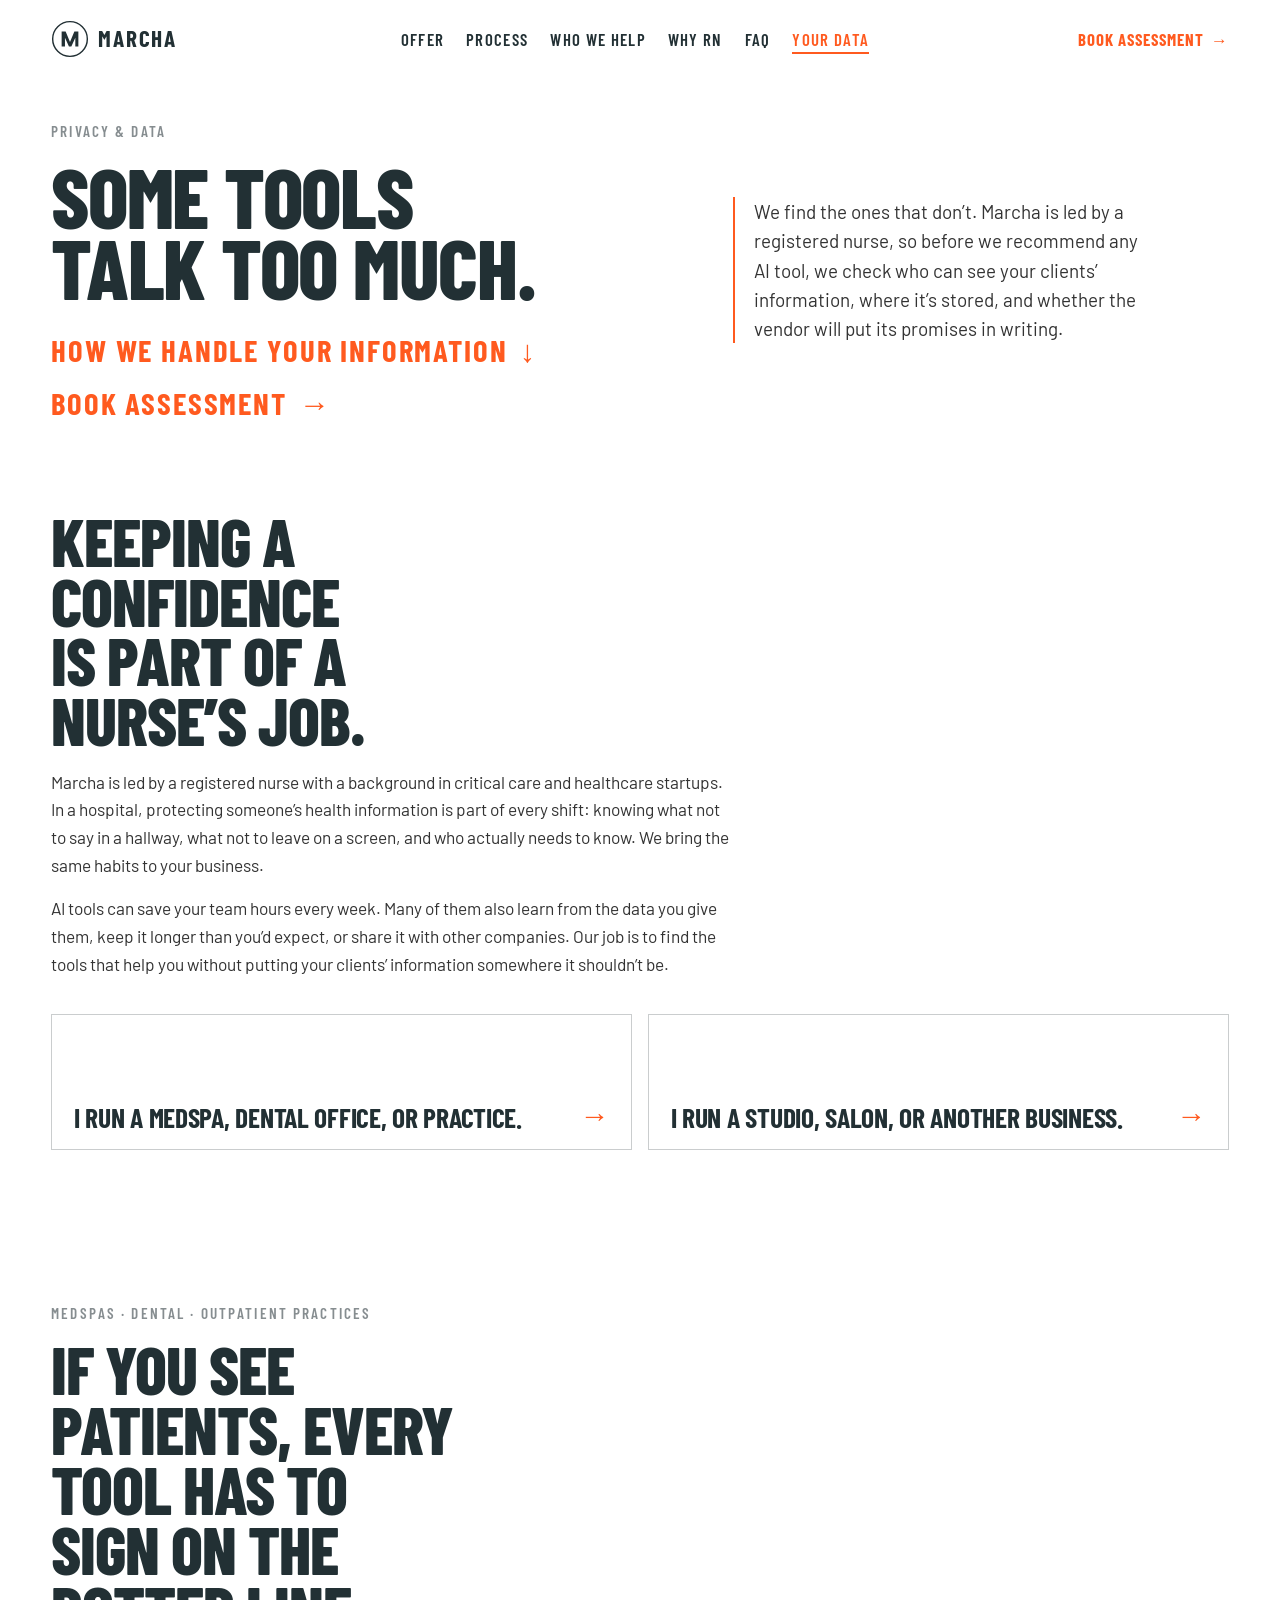
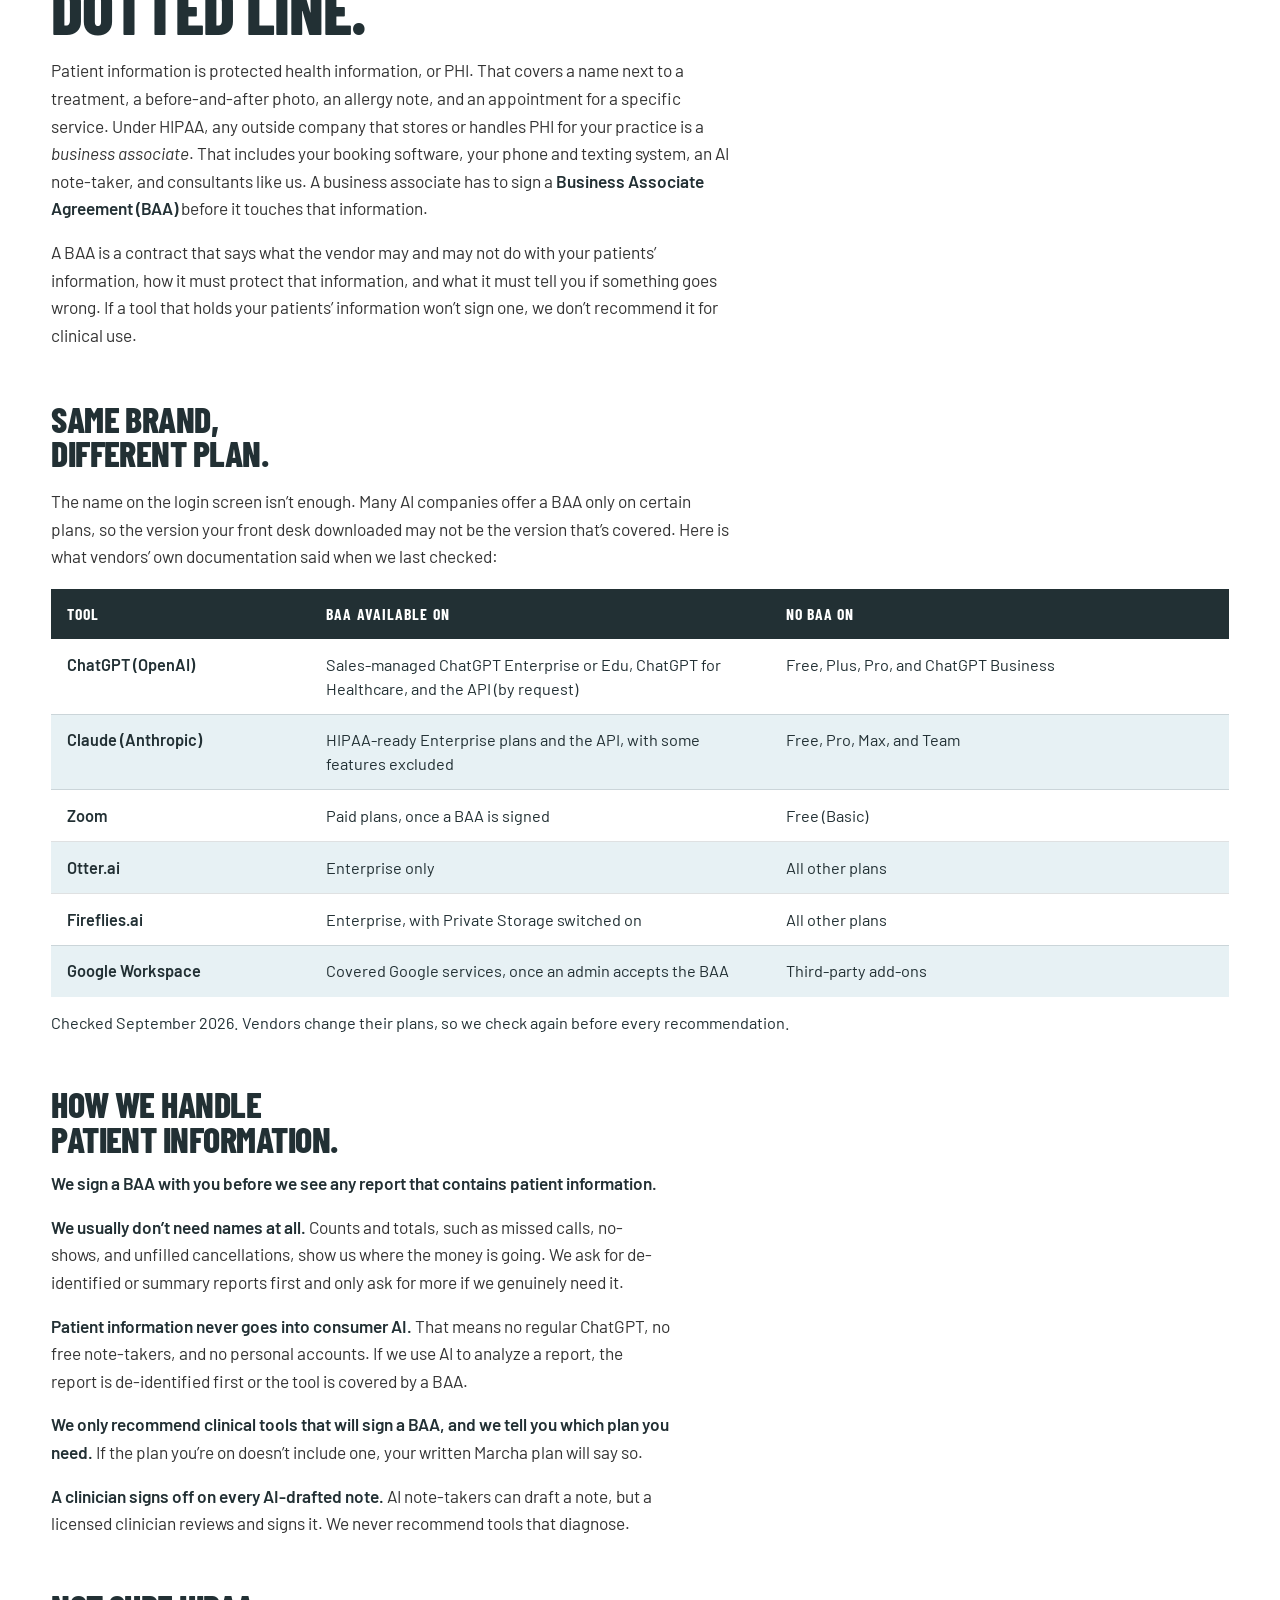
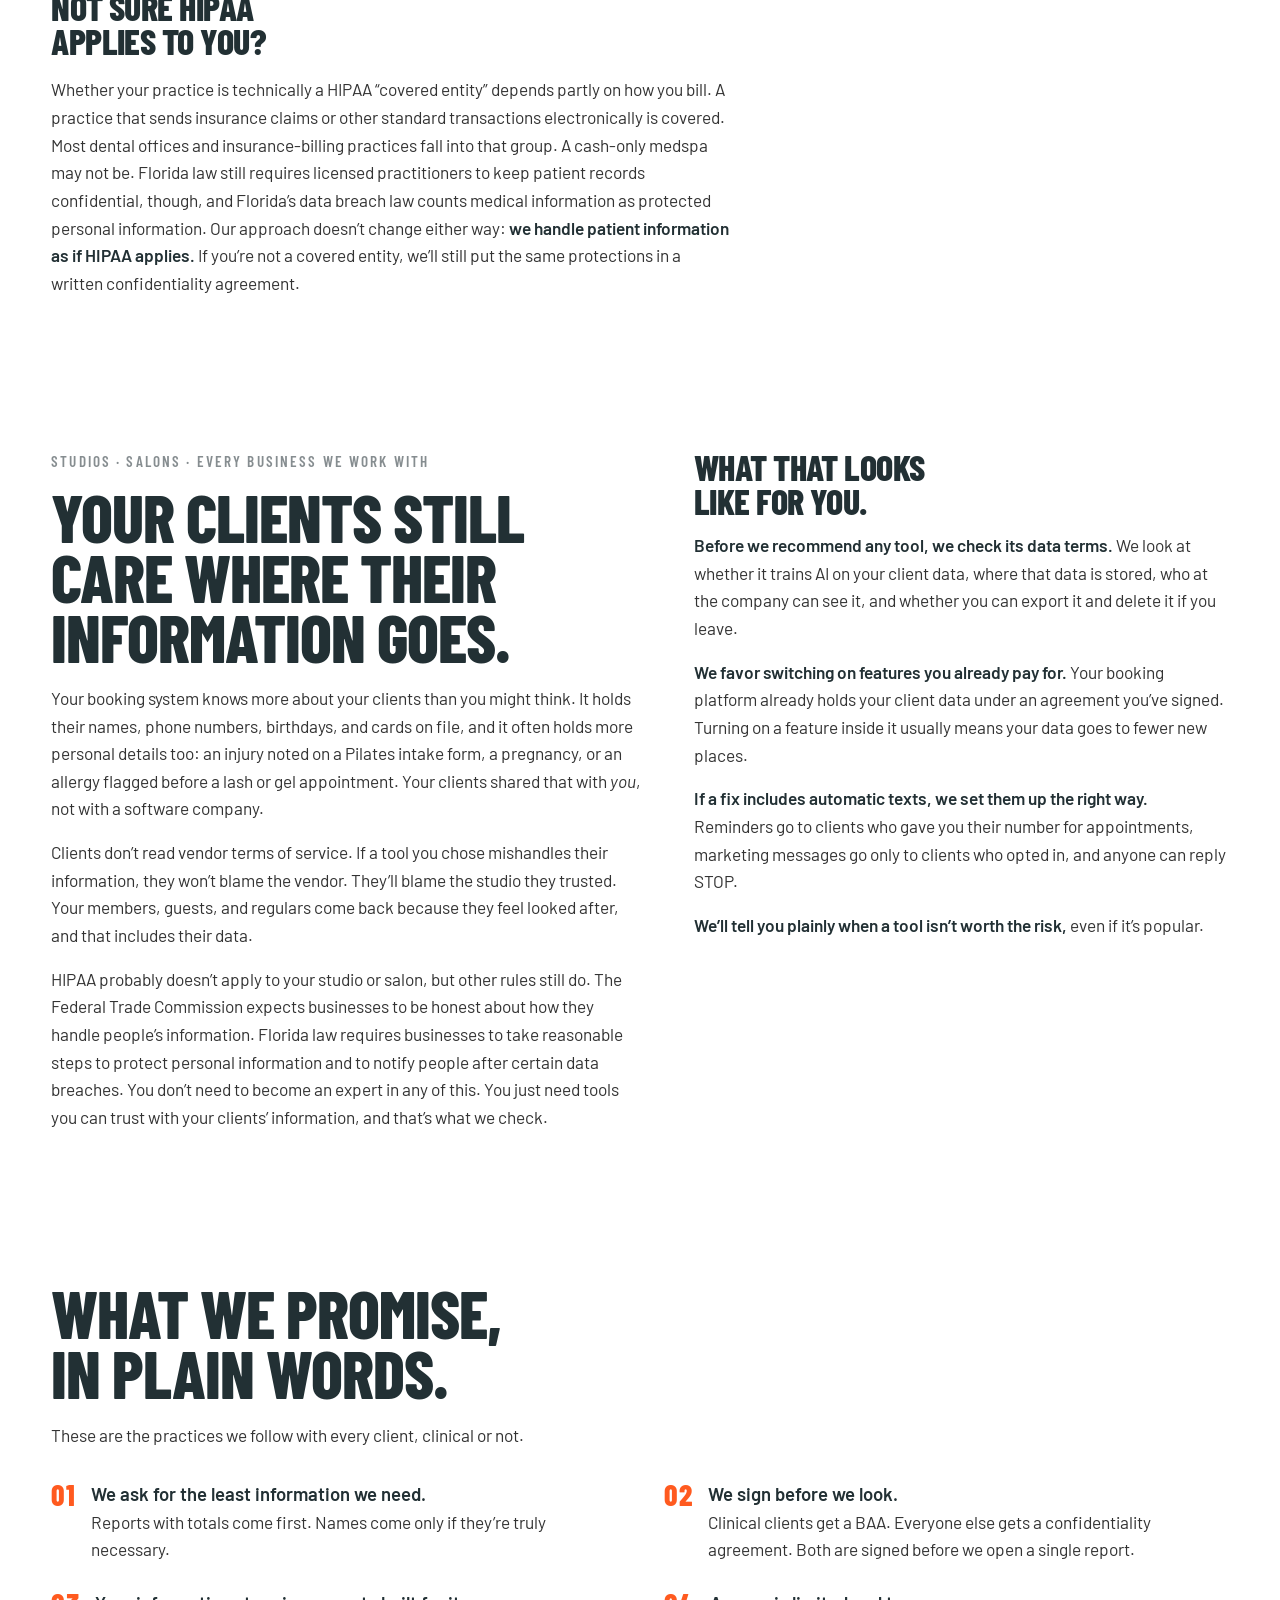
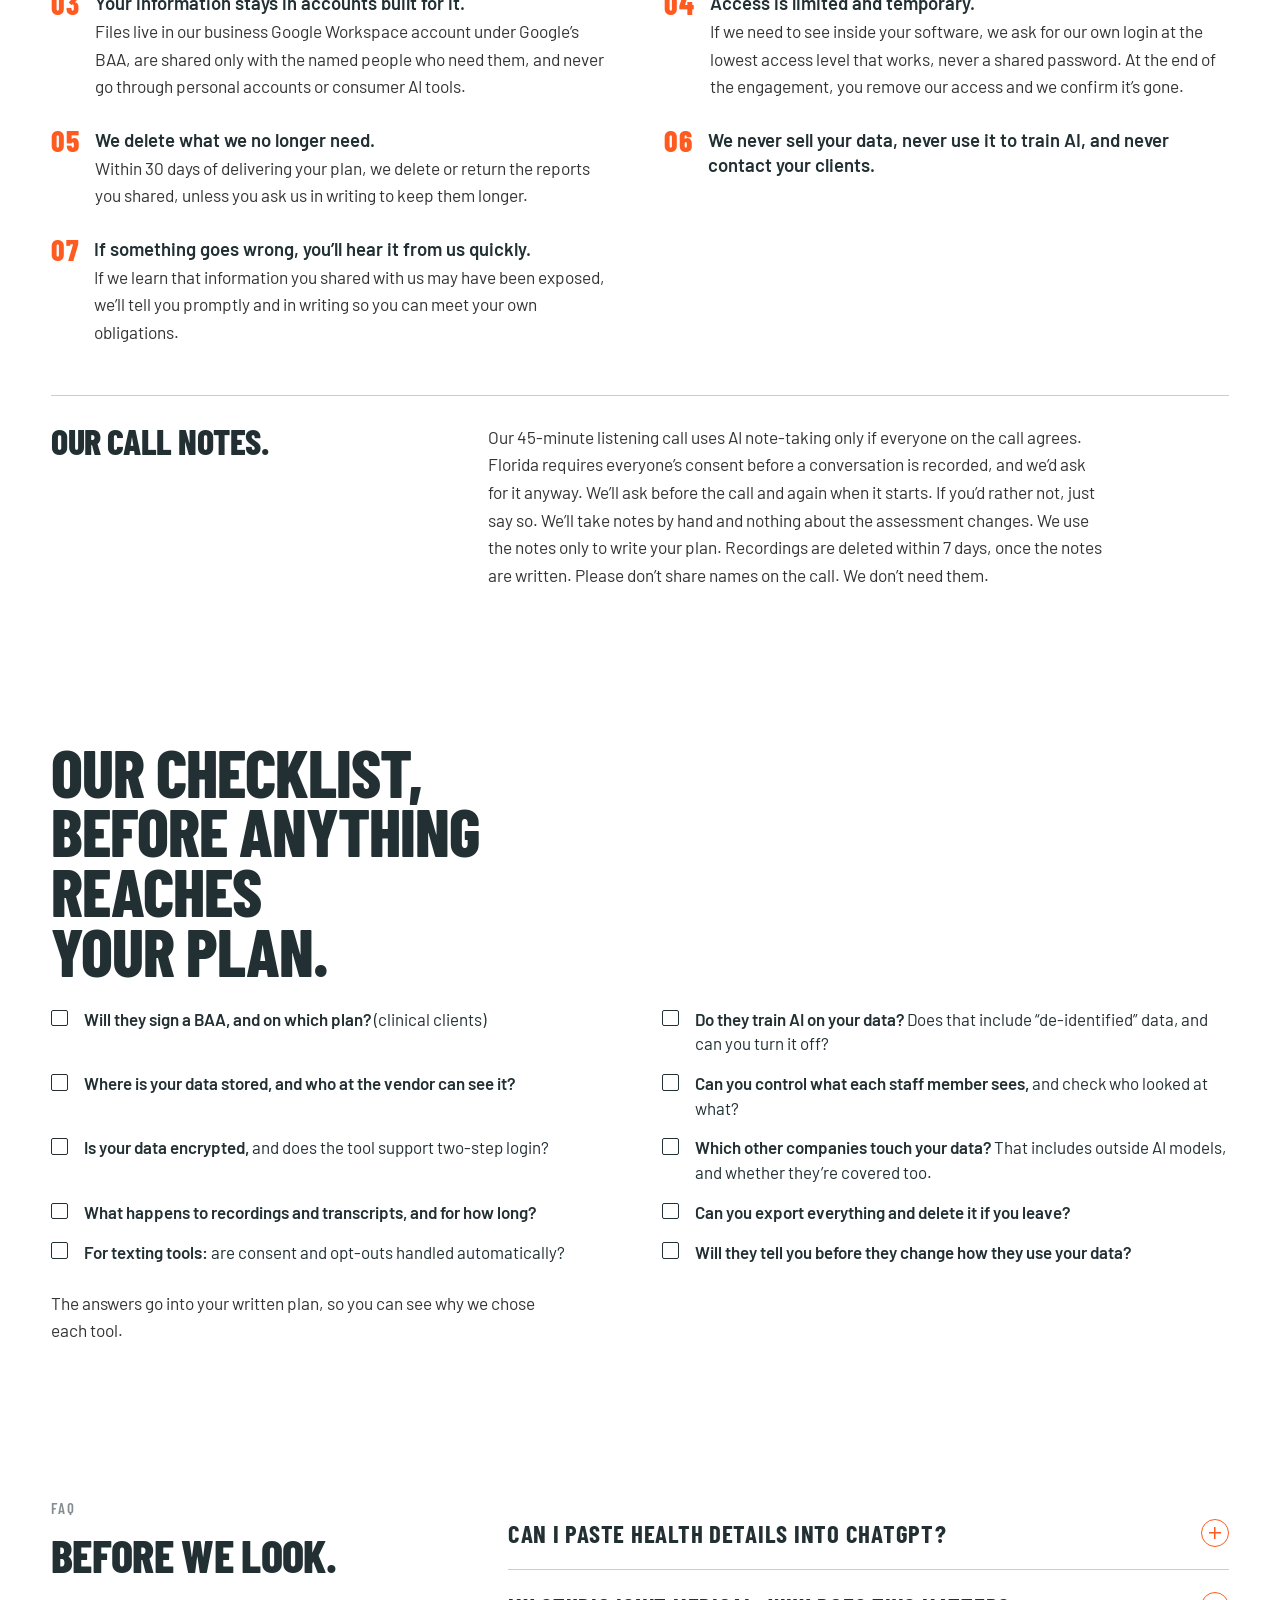
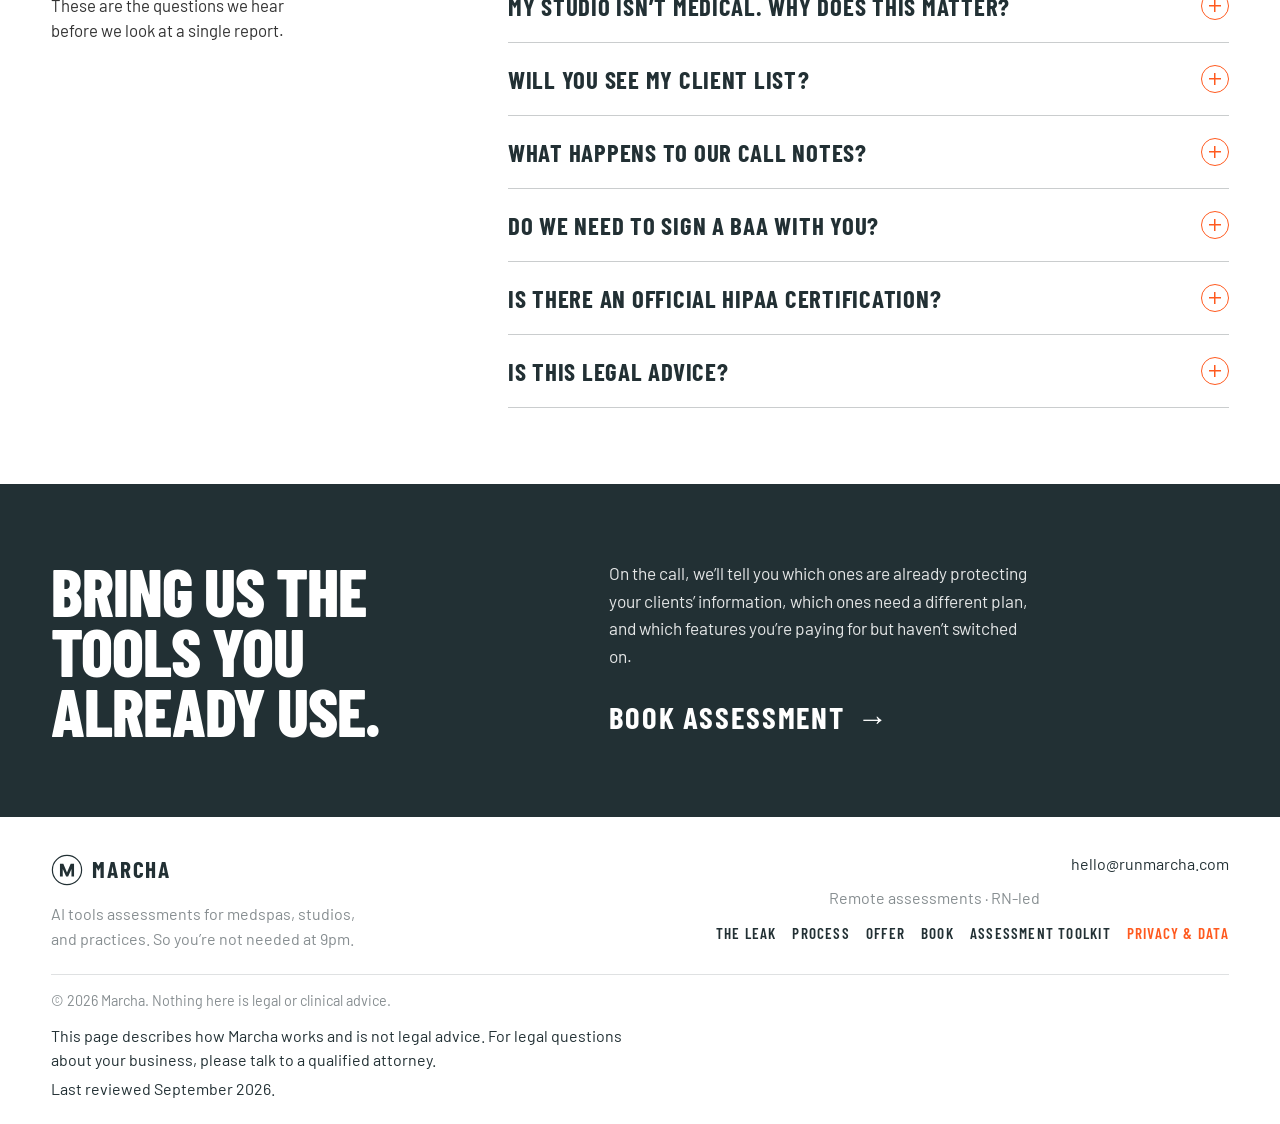
==== commit 31da9d51: "Tighten the privacy page hero so the actions sit with the headline. Mark Your data as the current pa" ====
--- a/privacy-and-data/index.html
+++ b/privacy-and-data/index.html
@@ -68,7 +68,7 @@
           <li><a href="/#who">Who we help</a></li>
           <li><a href="/#why">Why RN</a></li>
           <li><a href="/#faq">FAQ</a></li>
-          <li><a href="/privacy-and-data/" aria-current="page">Your data</a></li>
+          <li><a class="is-active" href="/privacy-and-data/" aria-current="page">Your data</a></li>
         </ul>
         <a class="cta nav-cta" href="/#book">Book assessment <span aria-hidden="true">→</span></a>
       </div>
@@ -81,14 +81,10 @@
 
   <main id="main">
     <section class="pdata-hero" aria-labelledby="hero-heading">
-      <div class="wrap">
-        <div class="pdata-hero-grid">
-          <div>
-            <p class="eyebrow">Privacy &amp; data</p>
-            <h1 id="hero-heading" class="display">Some tools<br>talk too much.</h1>
-          </div>
-          <p class="pdata-sub">We find the ones that don’t. Marcha is led by a registered nurse, so before we recommend any AI tool, we check who can see your clients’ information, where it’s stored, and whether the vendor will put its promises in writing.</p>
-        </div>
+      <div class="wrap pdata-hero-grid">
+        <p class="eyebrow">Privacy &amp; data</p>
+        <h1 id="hero-heading" class="display">Some tools<br>talk too much.</h1>
+        <p class="pdata-sub">We find the ones that don’t. Marcha is led by a registered nurse, so before we recommend any AI tool, we check who can see your clients’ information, where it’s stored, and whether the vendor will put its promises in writing.</p>
         <div class="pdata-actions">
           <a class="cta cta-lg cta-down" href="#how-we-work">How we handle your information <span aria-hidden="true">↓</span></a>
           <a class="cta cta-lg" href="/#book">Book assessment <span aria-hidden="true">→</span></a>
--- a/privacy-and-data/page.css
+++ b/privacy-and-data/page.css
@@ -13,8 +13,32 @@
 .pdata-hero-grid {
   display: grid;
   grid-template-columns: minmax(0, 1.12fr) minmax(280px, 0.88fr);
-  gap: clamp(1.5rem, 4vw, 4.5rem);
-  align-items: end;
+  column-gap: clamp(1.5rem, 4vw, 4.5rem);
+  row-gap: 1.1rem;
+  align-items: center;
+}
+
+.pdata-hero-grid .eyebrow {
+  grid-column: 1;
+  grid-row: 1;
+  margin-bottom: 0;
+}
+
+.pdata-hero-grid h1 {
+  grid-column: 1;
+  grid-row: 2;
+}
+
+.pdata-hero-grid .pdata-sub {
+  grid-column: 2;
+  grid-row: 1 / span 3;
+  align-self: center;
+}
+
+.pdata-hero-grid .pdata-actions {
+  grid-column: 1;
+  grid-row: 3;
+  margin-top: 0.35rem;
 }
 
 .pdata-hero h1 {
@@ -363,6 +387,10 @@
   margin-top: 0.35rem;
 }
 
+.page-privacy .footer-meta nav a[aria-current="page"] {
+  color: var(--accent);
+}
+
 @media (max-width: 1040px) {
   .pdata-hero-grid,
   .pdata-split,
@@ -372,6 +400,14 @@
   .call-notes,
   .pdata-close-grid {
     grid-template-columns: 1fr;
+  }
+
+  .pdata-hero-grid .eyebrow,
+  .pdata-hero-grid h1,
+  .pdata-hero-grid .pdata-sub,
+  .pdata-hero-grid .pdata-actions {
+    grid-column: 1;
+    grid-row: auto;
   }
 
   .pdata-hero h1,
